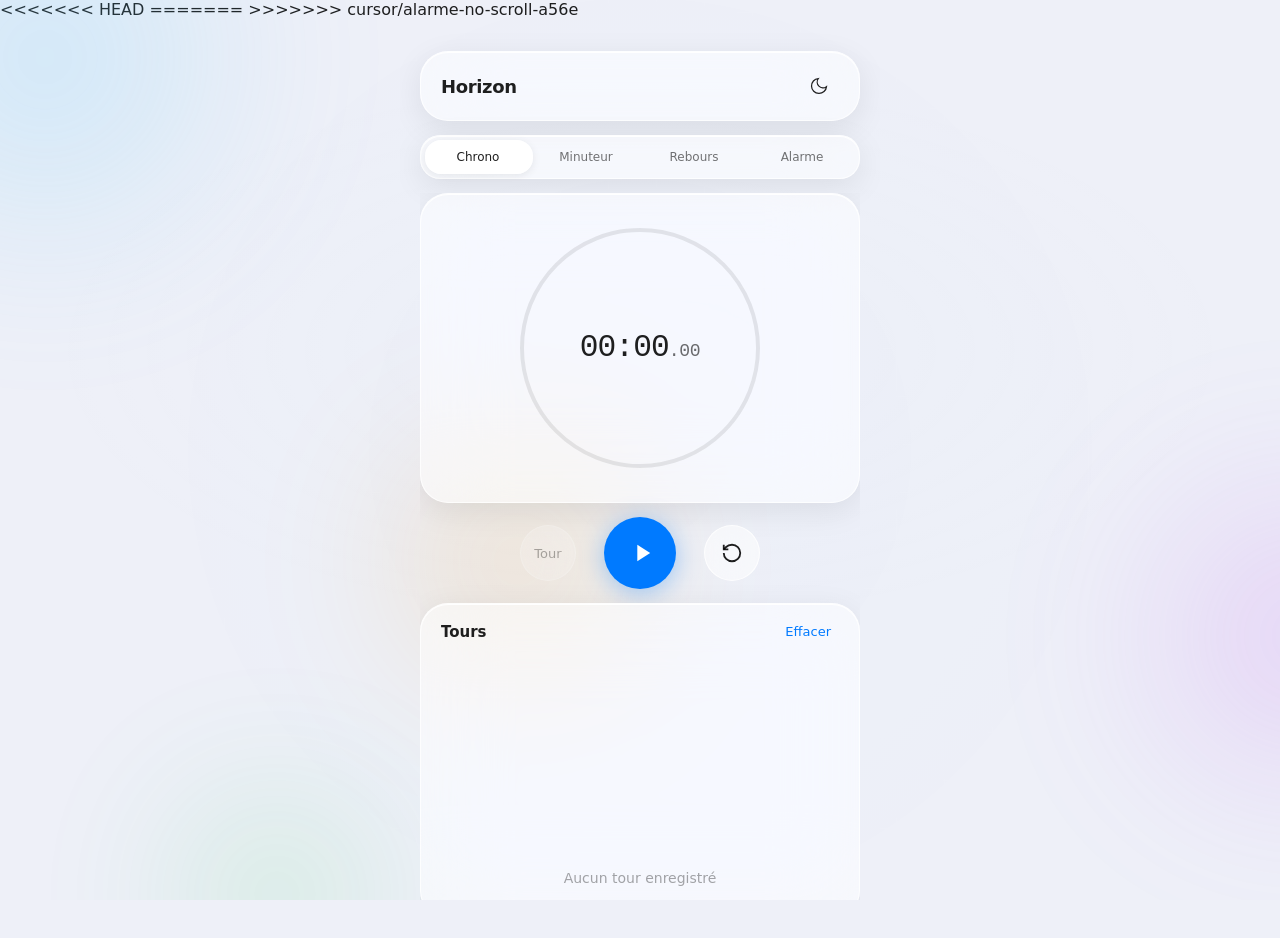
==== index.html @ 94f9137f "Merge branch 'cursor/alarme-no-scroll-a56e' — alarmes et fix scroll Co-authored-by: jec-tech-papp <j" ====
<!DOCTYPE html>
<html lang="fr">
<head>
  <meta charset="UTF-8">
  <meta name="viewport" content="width=device-width, initial-scale=1, viewport-fit=cover">
  <meta name="theme-color" content="#0a0a12">
  <meta name="description" content="Minuteur, chrono et compte à rebours — style liquid glass">
  <meta http-equiv="Cache-Control" content="no-cache, no-store, must-revalidate">
  <link rel="icon" href="data:image/svg+xml,<svg xmlns='http://www.w3.org/2000/svg' viewBox='0 0 100 100'><text y='.9em' font-size='90'>⏱</text></svg>">
  <title>Horizon — Minuteur</title>
<<<<<<< HEAD
  <link rel="stylesheet" href="css/app.css?v=2">
=======
  <link rel="stylesheet" href="css/app.css?v=3">
>>>>>>> cursor/alarme-no-scroll-a56e
</head>
<body>
  <div class="ambient" aria-hidden="true">
    <div class="parallax-grid"></div>
    <div class="orb-layer" data-depth="28">
      <div class="orb orb-1"></div>
    </div>
    <div class="orb-layer" data-depth="-18">
      <div class="orb orb-2"></div>
    </div>
    <div class="orb-layer" data-depth="14">
      <div class="orb orb-3"></div>
    </div>
    <div class="orb-layer" data-depth="-10">
      <div class="orb orb-4"></div>
    </div>
    <div class="shimmer-layer" data-depth="6"></div>
  </div>

  <main class="app parallax-content" data-depth="-4" role="application">
    <header class="header glass float-in" style="--delay:0">
      <h1 class="logo">Horizon</h1>
      <button type="button" class="icon-btn" id="themeToggle" aria-label="Changer le thème">
        <svg class="icon-sun" viewBox="0 0 24 24" fill="none" stroke="currentColor" stroke-width="1.5" aria-hidden="true">
          <circle cx="12" cy="12" r="4"/>
          <path d="M12 2v2M12 20v2M4.93 4.93l1.41 1.41M17.66 17.66l1.41 1.41M2 12h2M20 12h2M4.93 19.07l1.41-1.41M17.66 6.34l1.41-1.41"/>
        </svg>
        <svg class="icon-moon" viewBox="0 0 24 24" fill="none" stroke="currentColor" stroke-width="1.5" aria-hidden="true">
          <path d="M21 12.79A9 9 0 1 1 11.21 3 7 7 0 0 0 21 12.79z"/>
        </svg>
      </button>
    </header>

    <nav class="mode-nav glass float-in" style="--delay:1" role="tablist" aria-label="Modes du minuteur">
      <button type="button" class="mode-btn active" role="tab" aria-selected="true" aria-controls="panel-chrono" id="tab-chrono" data-mode="chrono">
        Chrono
      </button>
      <button type="button" class="mode-btn" role="tab" aria-selected="false" aria-controls="panel-minuteur" id="tab-minuteur" data-mode="minuteur">
        Minuteur
      </button>
      <button type="button" class="mode-btn" role="tab" aria-selected="false" aria-controls="panel-countdown" id="tab-countdown" data-mode="countdown">
        Rebours
      </button>
      <button type="button" class="mode-btn" role="tab" aria-selected="false" aria-controls="panel-alarme" id="tab-alarme" data-mode="alarme">
        Alarme
      </button>
      <span class="mode-indicator" aria-hidden="true"></span>
    </nav>

    <!-- CHRONO -->
    <section class="panel active" id="panel-chrono" role="tabpanel" aria-labelledby="tab-chrono">
      <div class="display glass" data-tilt="5">
        <div class="ring-container" id="chronoRingContainer">
          <svg class="progress-ring" viewBox="0 0 260 260" aria-hidden="true">
            <circle class="ring-bg" cx="130" cy="130" r="118"/>
            <circle class="ring-fill chrono-ring" cx="130" cy="130" r="118"/>
          </svg>
          <div class="time-display chrono-display" id="chronoDisplay" aria-live="polite">
            <span class="time-main">00:00</span><span class="time-ms">.00</span>
          </div>
        </div>
      </div>

      <div class="controls">
        <button type="button" class="control-btn secondary" id="chronoLap" disabled aria-label="Marquer un tour">
          <span>Tour</span>
        </button>
        <button type="button" class="control-btn primary" id="chronoStart" aria-label="Démarrer le chrono">
          <svg viewBox="0 0 24 24" fill="currentColor" aria-hidden="true"><path d="M8 5v14l11-7z"/></svg>
        </button>
        <button type="button" class="control-btn secondary" id="chronoReset" aria-label="Réinitialiser le chrono">
          <svg viewBox="0 0 24 24" fill="none" stroke="currentColor" stroke-width="2" aria-hidden="true">
            <path d="M3 12a9 9 0 1 0 9-9 9.75 9.75 0 0 0-6.74 2.74L3 8"/>
            <path d="M3 3v5h5"/>
          </svg>
        </button>
      </div>

      <div class="laps glass" id="lapsPanel">
        <div class="laps-header">
          <h2>Tours</h2>
          <button type="button" class="text-btn" id="clearLaps" aria-label="Effacer tous les tours">Effacer</button>
        </div>
        <ul class="laps-list" id="lapsList" aria-label="Liste des temps au tour"></ul>
        <p class="empty-state" id="lapsEmpty">Aucun tour enregistré</p>
      </div>
    </section>

    <!-- MINUTEUR -->
    <section class="panel" id="panel-minuteur" role="tabpanel" aria-labelledby="tab-minuteur" hidden>
      <div class="display glass" data-tilt="5">
        <div class="ring-container" id="minuteurRingContainer">
          <svg class="progress-ring" viewBox="0 0 260 260" aria-hidden="true">
            <circle class="ring-bg" cx="130" cy="130" r="118"/>
            <circle class="ring-fill minuteur-ring" cx="130" cy="130" r="118"/>
          </svg>
          <div class="time-display" id="minuteurDisplay" aria-live="polite">05:00</div>
        </div>
      </div>

      <div class="time-picker" id="minuteurPicker">
        <div class="picker-col">
          <button type="button" class="picker-btn" data-target="minuteur-h" data-dir="1" aria-label="Augmenter les heures">▲</button>
          <input type="text" inputmode="numeric" class="picker-value" id="minuteur-h" value="00" maxlength="2" aria-label="Heures">
          <button type="button" class="picker-btn" data-target="minuteur-h" data-dir="-1" aria-label="Diminuer les heures">▼</button>
          <span class="picker-label">h</span>
        </div>
        <span class="picker-sep">:</span>
        <div class="picker-col">
          <button type="button" class="picker-btn" data-target="minuteur-m" data-dir="1" aria-label="Augmenter les minutes">▲</button>
          <input type="text" inputmode="numeric" class="picker-value" id="minuteur-m" value="05" maxlength="2" aria-label="Minutes">
          <button type="button" class="picker-btn" data-target="minuteur-m" data-dir="-1" aria-label="Diminuer les minutes">▼</button>
          <span class="picker-label">min</span>
        </div>
        <span class="picker-sep">:</span>
        <div class="picker-col">
          <button type="button" class="picker-btn" data-target="minuteur-s" data-dir="1" aria-label="Augmenter les secondes">▲</button>
          <input type="text" inputmode="numeric" class="picker-value" id="minuteur-s" value="00" maxlength="2" aria-label="Secondes">
          <button type="button" class="picker-btn" data-target="minuteur-s" data-dir="-1" aria-label="Diminuer les secondes">▼</button>
          <span class="picker-label">sec</span>
        </div>
      </div>

      <div class="presets" role="group" aria-label="Durées rapides">
        <button type="button" class="preset-btn" data-seconds="60">1 min</button>
        <button type="button" class="preset-btn" data-seconds="180">3 min</button>
        <button type="button" class="preset-btn active" data-seconds="300">5 min</button>
        <button type="button" class="preset-btn" data-seconds="600">10 min</button>
        <button type="button" class="preset-btn" data-seconds="900">15 min</button>
        <button type="button" class="preset-btn" data-seconds="1800">30 min</button>
      </div>

      <div class="controls">
        <button type="button" class="control-btn secondary" id="minuteurCancel" aria-label="Annuler le minuteur">
          <span>Annuler</span>
        </button>
        <button type="button" class="control-btn primary" id="minuteurStart" aria-label="Démarrer le minuteur">
          <svg viewBox="0 0 24 24" fill="currentColor" aria-hidden="true"><path d="M8 5v14l11-7z"/></svg>
        </button>
        <button type="button" class="control-btn secondary" id="minuteurReset" aria-label="Réinitialiser le minuteur">
          <svg viewBox="0 0 24 24" fill="none" stroke="currentColor" stroke-width="2" aria-hidden="true">
            <path d="M3 12a9 9 0 1 0 9-9 9.75 9.75 0 0 0-6.74 2.74L3 8"/>
            <path d="M3 3v5h5"/>
          </svg>
        </button>
      </div>
    </section>

    <!-- COMPTE À REBOURS -->
    <section class="panel" id="panel-countdown" role="tabpanel" aria-labelledby="tab-countdown" hidden>
      <div class="display glass" data-tilt="5">
        <div class="ring-container" id="countdownRingContainer">
          <svg class="progress-ring" viewBox="0 0 260 260" aria-hidden="true">
            <circle class="ring-bg" cx="130" cy="130" r="118"/>
            <circle class="ring-fill countdown-ring" cx="130" cy="130" r="118"/>
          </svg>
          <div class="time-display large" id="countdownDisplay" aria-live="polite">00:00:00</div>
          <div class="countdown-label" id="countdownLabel">Prêt</div>
        </div>
      </div>

      <div class="time-picker" id="countdownPicker">
        <div class="picker-col">
          <button type="button" class="picker-btn" data-target="countdown-h" data-dir="1" aria-label="Augmenter les heures">▲</button>
          <input type="text" inputmode="numeric" class="picker-value" id="countdown-h" value="00" maxlength="2" aria-label="Heures">
          <button type="button" class="picker-btn" data-target="countdown-h" data-dir="-1" aria-label="Diminuer les heures">▼</button>
          <span class="picker-label">h</span>
        </div>
        <span class="picker-sep">:</span>
        <div class="picker-col">
          <button type="button" class="picker-btn" data-target="countdown-m" data-dir="1" aria-label="Augmenter les minutes">▲</button>
          <input type="text" inputmode="numeric" class="picker-value" id="countdown-m" value="05" maxlength="2" aria-label="Minutes">
          <button type="button" class="picker-btn" data-target="countdown-m" data-dir="-1" aria-label="Diminuer les minutes">▼</button>
          <span class="picker-label">min</span>
        </div>
        <span class="picker-sep">:</span>
        <div class="picker-col">
          <button type="button" class="picker-btn" data-target="countdown-s" data-dir="1" aria-label="Augmenter les secondes">▲</button>
          <input type="text" inputmode="numeric" class="picker-value" id="countdown-s" value="00" maxlength="2" aria-label="Secondes">
          <button type="button" class="picker-btn" data-target="countdown-s" data-dir="-1" aria-label="Diminuer les secondes">▼</button>
          <span class="picker-label">sec</span>
        </div>
      </div>

      <div class="controls">
        <button type="button" class="control-btn secondary" id="countdownCancel" aria-label="Annuler le compte à rebours">
          <span>Annuler</span>
        </button>
        <button type="button" class="control-btn primary" id="countdownStart" aria-label="Démarrer le compte à rebours">
          <svg viewBox="0 0 24 24" fill="currentColor" aria-hidden="true"><path d="M8 5v14l11-7z"/></svg>
        </button>
        <button type="button" class="control-btn secondary" id="countdownReset" aria-label="Réinitialiser le compte à rebours">
          <svg viewBox="0 0 24 24" fill="none" stroke="currentColor" stroke-width="2" aria-hidden="true">
            <path d="M3 12a9 9 0 1 0 9-9 9.75 9.75 0 0 0-6.74 2.74L3 8"/>
            <path d="M3 3v5h5"/>
          </svg>
        </button>
      </div>
    </section>

    <!-- ALARME -->
    <section class="panel" id="panel-alarme" role="tabpanel" aria-labelledby="tab-alarme" hidden>
      <div class="display glass alarm-display" data-tilt="4">
        <div class="alarm-clock-wrap">
          <div class="time-display alarm-clock" id="alarmClockDisplay" aria-live="polite">00:00:00</div>
          <div class="alarm-next">
            <span class="alarm-next-label">Prochaine</span>
            <span class="alarm-next-time" id="alarmNextDisplay">--:--</span>
            <span class="alarm-next-title" id="alarmNextLabel">Aucune alarme active</span>
          </div>
        </div>
      </div>

      <div class="notif-banner glass" id="notifBanner" hidden>
        <p>Activez les notifications pour recevoir une alerte sur le bureau.</p>
        <button type="button" class="text-btn" id="notifEnable">Autoriser</button>
      </div>

      <form class="alarm-form glass" id="alarmForm" onsubmit="return false">
        <h2 class="form-title">Nouvelle alarme</h2>
        <label class="field">
          <span class="field-label">Titre</span>
          <input type="text" class="field-input" id="alarmTitle" placeholder="Réveil, médicament…" maxlength="40" autocomplete="off">
        </label>
        <div class="field-row">
          <label class="field">
            <span class="field-label">Heure</span>
            <input type="time" class="field-input" id="alarmTime" value="07:00" required>
          </label>
          <label class="field field-check">
            <input type="checkbox" id="alarmRepeat" checked>
            <span class="check-label">Tous les jours</span>
          </label>
        </div>
        <button type="button" class="add-alarm-btn" id="alarmAdd">
          <svg viewBox="0 0 24 24" fill="none" stroke="currentColor" stroke-width="2" aria-hidden="true"><path d="M12 5v14M5 12h14"/></svg>
          Ajouter l'alarme
        </button>
      </form>

      <div class="alarms-panel glass">
        <div class="laps-header">
          <h2>Mes alarmes</h2>
        </div>
        <ul class="alarms-list" id="alarmsList" aria-label="Liste des alarmes"></ul>
        <p class="empty-state" id="alarmsEmpty">Aucune alarme programmée</p>
      </div>
    </section>
  </main>

  <div class="toast glass" id="toast" role="status" aria-live="assertive" hidden></div>

<<<<<<< HEAD
  <script type="module" src="js/app.js?v=2"></script>
=======
  <script type="module" src="js/app.js?v=3"></script>
>>>>>>> cursor/alarme-no-scroll-a56e
</body>
</html>
---- css/app.css ----
/* ── Design tokens ── */
:root {
  color-scheme: dark;

  --px: 0;
  --py: 0;

  --bg-base: #07070f;
  --bg-elevated: rgba(255, 255, 255, 0.04);
  --glass-bg: rgba(255, 255, 255, 0.06);
  --glass-border: rgba(255, 255, 255, 0.12);
  --glass-highlight: rgba(255, 255, 255, 0.18);
  --glass-shadow: rgba(0, 0, 0, 0.35);

  --text-primary: rgba(255, 255, 255, 0.95);
  --text-secondary: rgba(255, 255, 255, 0.55);
  --text-tertiary: rgba(255, 255, 255, 0.35);

  --accent: #5ac8fa;
  --accent-glow: rgba(90, 200, 250, 0.45);
  --accent-warm: #ff9f0a;
  --accent-success: #30d158;
  --accent-danger: #ff453a;

  --ring-circumference: 741.15;
  --blur: 40px;
  --radius-sm: 12px;
  --radius-md: 20px;
  --radius-lg: 28px;
  --radius-full: 9999px;

  --font: -apple-system, BlinkMacSystemFont, "SF Pro Display", "SF Pro Text", "Segoe UI", system-ui, sans-serif;
  --font-mono: "SF Mono", ui-monospace, "Cascadia Code", monospace;

  --spring: cubic-bezier(0.34, 1.56, 0.64, 1);
  --ease-out: cubic-bezier(0.22, 1, 0.36, 1);
}

[data-theme="light"] {
  color-scheme: light;

  --bg-base: #eef0f8;
  --bg-elevated: rgba(255, 255, 255, 0.55);
  --glass-bg: rgba(255, 255, 255, 0.55);
  --glass-border: rgba(255, 255, 255, 0.75);
  --glass-highlight: rgba(255, 255, 255, 0.95);
  --glass-shadow: rgba(0, 0, 0, 0.08);

  --text-primary: rgba(0, 0, 0, 0.88);
  --text-secondary: rgba(0, 0, 0, 0.55);
  --text-tertiary: rgba(0, 0, 0, 0.35);

  --accent: #007aff;
  --accent-glow: rgba(0, 122, 255, 0.35);
}

/* ── Reset & base ── */
*, *::before, *::after {
  box-sizing: border-box;
  margin: 0;
  padding: 0;
}

html {
  font-size: 16px;
  -webkit-text-size-adjust: 100%;
  overflow: hidden;
  height: 100%;
}

body {
  font-family: var(--font);
  background: var(--bg-base);
  color: var(--text-primary);
  height: 100dvh;
  width: 100%;
  overflow: hidden;
  overscroll-behavior: none;
  position: fixed;
  inset: 0;
  -webkit-font-smoothing: antialiased;
}

button, input {
  font: inherit;
  color: inherit;
  border: none;
  background: none;
  cursor: pointer;
}

button:focus-visible,
input:focus-visible {
  outline: 2px solid var(--accent);
  outline-offset: 3px;
}

/* ── Ambient background & parallax ── */
.ambient {
  position: fixed;
  inset: 0;
  z-index: 0;
  overflow: hidden;
  pointer-events: none;
}

.parallax-grid {
  position: absolute;
  inset: -20%;
  background-image:
    radial-gradient(circle at 50% 50%, rgba(90, 200, 250, 0.04) 0%, transparent 55%),
    linear-gradient(rgba(255, 255, 255, 0.025) 1px, transparent 1px),
    linear-gradient(90deg, rgba(255, 255, 255, 0.025) 1px, transparent 1px);
  background-size: 100% 100%, 48px 48px, 48px 48px;
  transform: translate3d(calc(var(--px) * -12px), calc(var(--py) * -8px), 0);
  opacity: 0.6;
}

[data-theme="light"] .parallax-grid { opacity: 0.35; }

.orb-layer,
.shimmer-layer {
  position: absolute;
  inset: -5%;
  will-change: transform;
}

.shimmer-layer {
  background: radial-gradient(
    ellipse 60% 40% at calc(50% + var(--px) * 8%) calc(40% + var(--py) * 6%),
    rgba(255, 255, 255, 0.06) 0%,
    transparent 70%
  );
}

.orb {
  position: absolute;
  border-radius: 50%;
  filter: blur(80px);
  opacity: 0.55;
  animation: float 18s ease-in-out infinite;
}

.orb-1 {
  width: 55vw;
  height: 55vw;
  max-width: 500px;
  max-height: 500px;
  background: radial-gradient(circle, #5ac8fa 0%, transparent 70%);
  top: -15%;
  left: -10%;
}

.orb-2 {
  width: 45vw;
  height: 45vw;
  max-width: 420px;
  max-height: 420px;
  background: radial-gradient(circle, #bf5af2 0%, transparent 70%);
  bottom: 10%;
  right: -12%;
  animation-delay: -6s;
}

.orb-3 {
  width: 35vw;
  height: 35vw;
  max-width: 320px;
  max-height: 320px;
  background: radial-gradient(circle, #ff9f0a 0%, transparent 70%);
  top: 45%;
  left: 30%;
  animation-delay: -12s;
  opacity: 0.35;
}

.orb-4 {
  width: 28vw;
  height: 28vw;
  max-width: 260px;
  max-height: 260px;
  background: radial-gradient(circle, #30d158 0%, transparent 70%);
  bottom: -8%;
  left: 15%;
  animation-delay: -9s;
  opacity: 0.25;
}

[data-theme="light"] .orb { opacity: 0.25; }

.parallax-content {
  will-change: transform;
  transition: transform 0.1s linear;
}

@keyframes float {
  0%, 100% { transform: translate(0, 0) scale(1); }
  33% { transform: translate(4%, -3%) scale(1.05); }
  66% { transform: translate(-3%, 4%) scale(0.97); }
}

/* ── Glass utility ── */
.glass {
  background: var(--glass-bg);
  backdrop-filter: blur(var(--blur)) saturate(180%);
  -webkit-backdrop-filter: blur(var(--blur)) saturate(180%);
  border: 1px solid var(--glass-border);
  box-shadow:
    inset 0 1px 0 var(--glass-highlight),
    0 8px 32px var(--glass-shadow);
  transition: box-shadow 0.35s var(--ease-out), transform 0.35s var(--ease-out);
}

.display.glass {
  transform-style: preserve-3d;
  transition: transform 0.12s ease-out, box-shadow 0.35s var(--ease-out);
}

.display.glass:hover {
  box-shadow:
    inset 0 1px 0 var(--glass-highlight),
    0 12px 40px var(--glass-shadow),
    0 0 0 1px rgba(255, 255, 255, 0.04);
}

/* ── Layout ── */
.app {
  position: relative;
  z-index: 1;
  max-width: 480px;
  margin: 0 auto;
  padding: env(safe-area-inset-top, 12px) 20px env(safe-area-inset-bottom, 16px);
  display: flex;
  flex-direction: column;
  gap: 14px;
  height: 100dvh;
  max-height: 100dvh;
  overflow: hidden;
}

.header {
  display: flex;
  align-items: center;
  justify-content: space-between;
  padding: 14px 20px;
  border-radius: var(--radius-lg);
}

.logo {
  font-size: 1.125rem;
  font-weight: 600;
  letter-spacing: -0.02em;
}

.icon-btn {
  width: 40px;
  height: 40px;
  border-radius: var(--radius-full);
  display: grid;
  place-items: center;
  transition: background 0.2s var(--ease-out), transform 0.2s var(--spring);
}

.icon-btn:active { transform: scale(0.92); }
.icon-btn svg { width: 20px; height: 20px; }

[data-theme="dark"] .icon-sun { display: block; }
[data-theme="dark"] .icon-moon { display: none; }
[data-theme="light"] .icon-sun { display: none; }
[data-theme="light"] .icon-moon { display: block; }

/* ── Mode navigation (segmented control) ── */
.mode-nav {
  position: relative;
  display: flex;
  padding: 4px;
  border-radius: var(--radius-md);
  gap: 2px;
}

.mode-btn {
  flex: 1;
  padding: 10px 4px;
  font-size: 0.6875rem;
  font-weight: 500;
  color: var(--text-secondary);
  border-radius: calc(var(--radius-md) - 4px);
  transition: color 0.25s var(--ease-out);
  position: relative;
  z-index: 1;
  white-space: nowrap;
}

@media (min-width: 390px) {
  .mode-btn { font-size: 0.75rem; padding: 10px 6px; }
}

.mode-btn.active {
  color: var(--text-primary);
}

.mode-btn.mode-pop {
  animation: modePop 0.35s var(--spring);
}

@keyframes modePop {
  0% { transform: scale(1); }
  45% { transform: scale(1.06); }
  100% { transform: scale(1); }
}

.mode-indicator {
  position: absolute;
  top: 4px;
  left: 4px;
  height: calc(100% - 8px);
  width: calc(25% - 2px);
  background: var(--glass-highlight);
  border-radius: calc(var(--radius-md) - 4px);
  box-shadow: 0 2px 8px var(--glass-shadow);
  transition: transform 0.35s var(--spring);
  pointer-events: none;
}

.mode-nav[data-active="1"] .mode-indicator { transform: translateX(calc(100% + 2px)); }
.mode-nav[data-active="2"] .mode-indicator { transform: translateX(calc(200% + 4px)); }
.mode-nav[data-active="3"] .mode-indicator { transform: translateX(calc(300% + 6px)); }

/* ── Panels ── */
.panel {
  display: none;
  flex-direction: column;
  gap: 14px;
  flex: 1;
  min-height: 0;
  overflow: hidden;
  animation: fadeIn 0.4s var(--ease-out);
}

.panel.active {
  display: flex;
}

@keyframes fadeIn {
  from { opacity: 0; transform: translateY(8px); }
  to { opacity: 1; transform: translateY(0); }
}

.float-in {
  animation: floatIn 0.65s var(--ease-out) backwards;
  animation-delay: calc(var(--delay, 0) * 0.08s);
}

@keyframes floatIn {
  from { opacity: 0; transform: translateY(16px); }
  to { opacity: 1; transform: translateY(0); }
}

/* ── Time display ── */
.display {
  border-radius: var(--radius-lg);
  padding: 24px 20px;
  display: flex;
  justify-content: center;
  flex-shrink: 0;
}

.ring-container {
  position: relative;
  width: min(260px, 72vw);
  aspect-ratio: 1;
  display: grid;
  place-items: center;
}

.progress-ring {
  position: absolute;
  inset: 0;
  width: 100%;
  height: 100%;
  transform: rotate(-90deg);
}

.ring-bg {
  fill: none;
  stroke: var(--text-tertiary);
  stroke-width: 4;
  opacity: 0.25;
}

.ring-fill {
  fill: none;
  stroke: var(--accent);
  stroke-width: 4;
  stroke-linecap: round;
  stroke-dasharray: var(--ring-circumference);
  stroke-dashoffset: var(--ring-circumference);
  transition: stroke-dashoffset 0.3s linear, stroke 0.3s;
  filter: drop-shadow(0 0 6px var(--accent-glow));
}

.ring-fill.warning { stroke: var(--accent-warm); filter: drop-shadow(0 0 6px rgba(255, 159, 10, 0.4)); }
.ring-fill.danger { stroke: var(--accent-danger); filter: drop-shadow(0 0 8px rgba(255, 69, 58, 0.5)); }
.ring-fill.success { stroke: var(--accent-success); filter: drop-shadow(0 0 8px rgba(48, 209, 88, 0.5)); }

.time-display {
  font-family: var(--font-mono);
  font-size: clamp(2.5rem, 10vw, 3.25rem);
  font-weight: 300;
  letter-spacing: -0.04em;
  font-variant-numeric: tabular-nums;
  text-align: center;
  line-height: 1;
}

/* Chrono — texte compact dans le cercle */
.time-display.chrono-display {
  font-size: clamp(1.5rem, 6vw, 1.95rem);
  display: flex;
  align-items: baseline;
  justify-content: center;
  gap: 0;
}

.chrono-display .time-main {
  font-weight: 400;
  letter-spacing: -0.03em;
}

.chrono-display .time-ms {
  font-size: 0.58em;
  font-weight: 300;
  opacity: 0.65;
  letter-spacing: -0.02em;
  min-width: 1.6em;
}

.chrono-display.tick .time-ms {
  animation: msTick 0.12s var(--ease-out);
}

@keyframes msTick {
  0% { opacity: 0.4; transform: translateY(1px); }
  100% { opacity: 0.65; transform: translateY(0); }
}

.time-display.large {
  font-size: clamp(1.75rem, 7vw, 2.35rem);
}

.ring-container.is-running {
  animation: ringBreathe 2.4s ease-in-out infinite;
}

.ring-container.is-running .ring-fill {
  filter: drop-shadow(0 0 10px var(--accent-glow));
}

@keyframes ringBreathe {
  0%, 100% { transform: scale(1); }
  50% { transform: scale(1.015); }
}

.countdown-label {
  position: absolute;
  bottom: 28%;
  font-size: 0.8125rem;
  font-weight: 500;
  color: var(--text-secondary);
  letter-spacing: 0.06em;
  text-transform: uppercase;
}

/* ── Controls ── */
.controls {
  display: flex;
  align-items: center;
  justify-content: center;
  gap: 28px;
}

.control-btn {
  display: grid;
  place-items: center;
  border-radius: var(--radius-full);
  transition: transform 0.2s var(--spring), opacity 0.2s, background 0.2s, box-shadow 0.3s;
  -webkit-tap-highlight-color: transparent;
  position: relative;
  overflow: hidden;
}

.control-btn:active:not(:disabled) { transform: scale(0.92); }
.control-btn:disabled { opacity: 0.35; cursor: not-allowed; }

.control-btn.primary {
  width: 72px;
  height: 72px;
  background: var(--accent);
  color: #fff;
  box-shadow: 0 4px 24px var(--accent-glow);
}

.control-btn.primary svg { width: 28px; height: 28px; margin-left: 3px; }

.control-btn.primary.running {
  background: var(--accent-warm);
  box-shadow: 0 4px 24px rgba(255, 159, 10, 0.4);
  animation: btnGlow 2s ease-in-out infinite;
}

@keyframes btnGlow {
  0%, 100% { box-shadow: 0 4px 20px rgba(255, 159, 10, 0.35); }
  50% { box-shadow: 0 4px 32px rgba(255, 159, 10, 0.55); }
}

.ripple {
  position: absolute;
  border-radius: 50%;
  background: rgba(255, 255, 255, 0.35);
  transform: scale(0);
  animation: rippleOut 0.55s var(--ease-out) forwards;
  pointer-events: none;
}

@keyframes rippleOut {
  to { transform: scale(2.5); opacity: 0; }
}

.control-btn.secondary {
  width: 56px;
  height: 56px;
  background: var(--glass-bg);
  backdrop-filter: blur(20px);
  border: 1px solid var(--glass-border);
  color: var(--text-primary);
  font-size: 0.8125rem;
  font-weight: 500;
}

.control-btn.secondary svg { width: 22px; height: 22px; }

.control-btn.hidden-slot {
  visibility: hidden;
  pointer-events: none;
}

.control-btn.primary .icon-pause {
  display: none;
  margin-left: 0;
}

.control-btn.primary.running .icon-play { display: none; }
.control-btn.primary.running .icon-pause { display: block; }

/* ── Time picker ── */
.time-picker {
  display: flex;
  align-items: center;
  justify-content: center;
  gap: 6px;
  padding: 8px 0;
}

.time-picker.hidden { display: none; }

.picker-col {
  display: flex;
  flex-direction: column;
  align-items: center;
  gap: 4px;
}

.picker-btn {
  width: 44px;
  height: 32px;
  border-radius: var(--radius-sm);
  color: var(--text-secondary);
  font-size: 0.625rem;
  transition: background 0.15s, color 0.15s, transform 0.15s var(--spring);
}

.picker-btn:hover { background: var(--glass-bg); color: var(--text-primary); }
.picker-btn:active { transform: scale(0.9); }

.picker-value {
  width: 56px;
  height: 52px;
  text-align: center;
  font-family: var(--font-mono);
  font-size: 1.75rem;
  font-weight: 400;
  background: var(--glass-bg);
  border: 1px solid var(--glass-border);
  border-radius: var(--radius-sm);
  font-variant-numeric: tabular-nums;
}

.picker-label {
  font-size: 0.6875rem;
  color: var(--text-tertiary);
  font-weight: 500;
  text-transform: uppercase;
  letter-spacing: 0.05em;
}

.picker-sep {
  font-family: var(--font-mono);
  font-size: 1.75rem;
  color: var(--text-tertiary);
  padding-bottom: 20px;
}

/* ── Presets ── */
.presets {
  display: flex;
  flex-wrap: wrap;
  gap: 8px;
  justify-content: center;
}

.presets.hidden { display: none; }

.preset-btn {
  padding: 8px 14px;
  border-radius: var(--radius-full);
  font-size: 0.8125rem;
  font-weight: 500;
  color: var(--text-secondary);
  background: var(--glass-bg);
  border: 1px solid var(--glass-border);
  transition: all 0.2s var(--ease-out);
}

.preset-btn:hover { color: var(--text-primary); border-color: var(--glass-highlight); }
.preset-btn.active {
  color: var(--accent);
  border-color: var(--accent);
  background: rgba(90, 200, 250, 0.1);
}

[data-theme="light"] .preset-btn.active {
  background: rgba(0, 122, 255, 0.08);
}

/* ── Laps ── */
.laps {
  border-radius: var(--radius-lg);
  padding: 16px 20px;
  flex: 1;
  min-height: 0;
  display: flex;
  flex-direction: column;
}

.laps-header {
  display: flex;
  justify-content: space-between;
  align-items: center;
  margin-bottom: 12px;
}

.laps-header h2 {
  font-size: 0.9375rem;
  font-weight: 600;
}

.text-btn {
  font-size: 0.8125rem;
  font-weight: 500;
  color: var(--accent);
  padding: 4px 8px;
  border-radius: var(--radius-sm);
  transition: opacity 0.2s;
}

.text-btn:hover { opacity: 0.75; }

.laps-list {
  list-style: none;
  overflow-y: auto;
  flex: 1;
  scrollbar-width: thin;
  scrollbar-color: var(--text-tertiary) transparent;
}

.lap-item {
  display: grid;
  grid-template-columns: auto 1fr auto auto;
  gap: 12px;
  align-items: center;
  padding: 10px 0;
  border-bottom: 1px solid var(--glass-border);
  animation: slideIn 0.3s var(--ease-out);
}

.lap-item:last-child { border-bottom: none; }

@keyframes slideIn {
  from { opacity: 0; transform: translateX(-12px); }
  to { opacity: 1; transform: translateX(0); }
}

.lap-number {
  font-size: 0.8125rem;
  font-weight: 600;
  color: var(--text-tertiary);
  min-width: 28px;
}

.lap-bar {
  height: 3px;
  border-radius: 2px;
  background: var(--accent);
  opacity: 0.6;
  min-width: 20px;
}

.lap-delta {
  font-family: var(--font-mono);
  font-size: 0.8125rem;
  color: var(--text-secondary);
  font-variant-numeric: tabular-nums;
}

.lap-total {
  font-family: var(--font-mono);
  font-size: 0.9375rem;
  font-weight: 500;
  font-variant-numeric: tabular-nums;
}

.lap-item.best .lap-total { color: var(--accent-success); }
.lap-item.worst .lap-total { color: var(--accent-danger); }

.empty-state {
  text-align: center;
  color: var(--text-tertiary);
  font-size: 0.875rem;
  padding: 16px 0;
}

.laps-list:not(:empty) + .empty-state { display: none; }

/* ── Alarmes ── */
.alarm-display {
  padding: 20px;
}

.alarm-clock-wrap {
  text-align: center;
  width: 100%;
}

.alarm-clock {
  font-size: clamp(2rem, 9vw, 2.75rem);
  margin-bottom: 12px;
}

.alarm-next {
  display: flex;
  flex-direction: column;
  gap: 2px;
}

.alarm-next-label {
  font-size: 0.6875rem;
  text-transform: uppercase;
  letter-spacing: 0.08em;
  color: var(--text-tertiary);
}

.alarm-next-time {
  font-family: var(--font-mono);
  font-size: 1.25rem;
  color: var(--accent);
  font-variant-numeric: tabular-nums;
}

.alarm-next-title {
  font-size: 0.8125rem;
  color: var(--text-secondary);
}

.notif-banner {
  display: flex;
  align-items: center;
  justify-content: space-between;
  gap: 12px;
  padding: 12px 16px;
  border-radius: var(--radius-md);
  flex-shrink: 0;
}

.notif-banner p {
  font-size: 0.8125rem;
  color: var(--text-secondary);
  line-height: 1.4;
}

.alarm-form {
  padding: 16px 18px;
  border-radius: var(--radius-lg);
  display: flex;
  flex-direction: column;
  gap: 12px;
  flex-shrink: 0;
}

.form-title {
  font-size: 0.9375rem;
  font-weight: 600;
}

.field {
  display: flex;
  flex-direction: column;
  gap: 6px;
}

.field-row {
  display: flex;
  gap: 12px;
  align-items: flex-end;
}

.field-label {
  font-size: 0.6875rem;
  text-transform: uppercase;
  letter-spacing: 0.06em;
  color: var(--text-tertiary);
  font-weight: 500;
}

.field-input {
  padding: 10px 12px;
  border-radius: var(--radius-sm);
  background: var(--glass-bg);
  border: 1px solid var(--glass-border);
  font-size: 0.9375rem;
  transition: border-color 0.2s;
}

.field-input:focus {
  border-color: var(--accent);
  outline: none;
}

.field-check {
  flex-direction: row;
  align-items: center;
  gap: 8px;
  padding-bottom: 10px;
  cursor: pointer;
}

.field-check input {
  width: 18px;
  height: 18px;
  accent-color: var(--accent);
  cursor: pointer;
}

.check-label {
  font-size: 0.8125rem;
  color: var(--text-secondary);
}

.add-alarm-btn {
  display: flex;
  align-items: center;
  justify-content: center;
  gap: 8px;
  padding: 12px;
  border-radius: var(--radius-md);
  background: var(--accent);
  color: #fff;
  font-weight: 600;
  font-size: 0.875rem;
  transition: transform 0.2s var(--spring), box-shadow 0.2s;
  box-shadow: 0 4px 16px var(--accent-glow);
}

.add-alarm-btn svg { width: 18px; height: 18px; }
.add-alarm-btn:active { transform: scale(0.97); }

.alarms-panel {
  border-radius: var(--radius-lg);
  padding: 16px 18px;
  flex: 1;
  min-height: 0;
  display: flex;
  flex-direction: column;
}

.alarms-list {
  list-style: none;
  overflow-y: auto;
  flex: 1;
  scrollbar-width: thin;
  scrollbar-color: var(--text-tertiary) transparent;
}

.alarm-item {
  display: grid;
  grid-template-columns: auto 1fr auto auto;
  gap: 10px;
  align-items: center;
  padding: 12px 0;
  border-bottom: 1px solid var(--glass-border);
  animation: slideIn 0.3s var(--ease-out);
}

.alarm-item:last-child { border-bottom: none; }
.alarm-item.disabled { opacity: 0.45; }

.alarm-toggle {
  width: 44px;
  height: 26px;
  border-radius: var(--radius-full);
  background: var(--text-tertiary);
  position: relative;
  transition: background 0.25s var(--ease-out);
  flex-shrink: 0;
}

.alarm-toggle.on {
  background: var(--accent-success);
}

.toggle-knob {
  position: absolute;
  top: 3px;
  left: 3px;
  width: 20px;
  height: 20px;
  border-radius: 50%;
  background: #fff;
  box-shadow: 0 1px 4px rgba(0, 0, 0, 0.25);
  transition: transform 0.25s var(--spring);
}

.alarm-toggle.on .toggle-knob {
  transform: translateX(18px);
}

.alarm-info {
  display: flex;
  flex-direction: column;
  gap: 2px;
  min-width: 0;
}

.alarm-title {
  font-weight: 600;
  font-size: 0.9375rem;
  white-space: nowrap;
  overflow: hidden;
  text-overflow: ellipsis;
}

.alarm-meta {
  font-size: 0.6875rem;
  color: var(--text-tertiary);
}

.alarm-time {
  font-family: var(--font-mono);
  font-size: 1.0625rem;
  font-variant-numeric: tabular-nums;
  color: var(--text-primary);
}

.alarm-delete {
  width: 32px;
  height: 32px;
  border-radius: var(--radius-full);
  display: grid;
  place-items: center;
  color: var(--text-tertiary);
  transition: color 0.2s, background 0.2s, transform 0.2s var(--spring);
}

.alarm-delete svg { width: 16px; height: 16px; }
.alarm-delete:hover { color: var(--accent-danger); background: rgba(255, 69, 58, 0.1); }
.alarm-delete:active { transform: scale(0.9); }

.alarms-list:not(:empty) + .empty-state { display: none; }

/* ── Toast ── */
.toast {
  position: fixed;
  bottom: calc(env(safe-area-inset-bottom, 16px) + 24px);
  left: 50%;
  transform: translateX(-50%) translateY(100px);
  padding: 14px 24px;
  border-radius: var(--radius-md);
  font-size: 0.9375rem;
  font-weight: 500;
  z-index: 100;
  opacity: 0;
  transition: transform 0.4s var(--spring), opacity 0.3s;
  pointer-events: none;
  white-space: nowrap;
}

.toast.visible {
  transform: translateX(-50%) translateY(0);
  opacity: 1;
}

/* ── Finished state ── */
.panel.finished .time-display {
  animation: pulse 0.6s var(--spring);
}

@keyframes pulse {
  0%, 100% { transform: scale(1); }
  50% { transform: scale(1.04); }
}

/* ── Responsive ── */
@media (max-width: 380px) {
  .mode-btn { font-size: 0.75rem; padding: 10px 4px; }
  .controls { gap: 20px; }
  .control-btn.primary { width: 64px; height: 64px; }
  .control-btn.secondary { width: 50px; height: 50px; }
}

@media (min-width: 768px) {
  .app { padding-top: 32px; }
}

@media (prefers-reduced-motion: reduce) {
  *, *::before, *::after {
    animation-duration: 0.01ms !important;
    transition-duration: 0.01ms !important;
  }

  .orb-layer,
  .shimmer-layer,
  .parallax-grid,
  .parallax-content,
  [data-tilt] {
    transform: none !important;
  }
}
---- css/app.css ----
/* ── Design tokens ── */
:root {
  color-scheme: dark;

  --px: 0;
  --py: 0;

  --bg-base: #07070f;
  --bg-elevated: rgba(255, 255, 255, 0.04);
  --glass-bg: rgba(255, 255, 255, 0.06);
  --glass-border: rgba(255, 255, 255, 0.12);
  --glass-highlight: rgba(255, 255, 255, 0.18);
  --glass-shadow: rgba(0, 0, 0, 0.35);

  --text-primary: rgba(255, 255, 255, 0.95);
  --text-secondary: rgba(255, 255, 255, 0.55);
  --text-tertiary: rgba(255, 255, 255, 0.35);

  --accent: #5ac8fa;
  --accent-glow: rgba(90, 200, 250, 0.45);
  --accent-warm: #ff9f0a;
  --accent-success: #30d158;
  --accent-danger: #ff453a;

  --ring-circumference: 741.15;
  --blur: 40px;
  --radius-sm: 12px;
  --radius-md: 20px;
  --radius-lg: 28px;
  --radius-full: 9999px;

  --font: -apple-system, BlinkMacSystemFont, "SF Pro Display", "SF Pro Text", "Segoe UI", system-ui, sans-serif;
  --font-mono: "SF Mono", ui-monospace, "Cascadia Code", monospace;

  --spring: cubic-bezier(0.34, 1.56, 0.64, 1);
  --ease-out: cubic-bezier(0.22, 1, 0.36, 1);
}

[data-theme="light"] {
  color-scheme: light;

  --bg-base: #eef0f8;
  --bg-elevated: rgba(255, 255, 255, 0.55);
  --glass-bg: rgba(255, 255, 255, 0.55);
  --glass-border: rgba(255, 255, 255, 0.75);
  --glass-highlight: rgba(255, 255, 255, 0.95);
  --glass-shadow: rgba(0, 0, 0, 0.08);

  --text-primary: rgba(0, 0, 0, 0.88);
  --text-secondary: rgba(0, 0, 0, 0.55);
  --text-tertiary: rgba(0, 0, 0, 0.35);

  --accent: #007aff;
  --accent-glow: rgba(0, 122, 255, 0.35);
}

/* ── Reset & base ── */
*, *::before, *::after {
  box-sizing: border-box;
  margin: 0;
  padding: 0;
}

html {
  font-size: 16px;
  -webkit-text-size-adjust: 100%;
  overflow: hidden;
  height: 100%;
}

body {
  font-family: var(--font);
  background: var(--bg-base);
  color: var(--text-primary);
  height: 100dvh;
  width: 100%;
  overflow: hidden;
  overscroll-behavior: none;
  position: fixed;
  inset: 0;
  -webkit-font-smoothing: antialiased;
}

button, input {
  font: inherit;
  color: inherit;
  border: none;
  background: none;
  cursor: pointer;
}

button:focus-visible,
input:focus-visible {
  outline: 2px solid var(--accent);
  outline-offset: 3px;
}

/* ── Ambient background & parallax ── */
.ambient {
  position: fixed;
  inset: 0;
  z-index: 0;
  overflow: hidden;
  pointer-events: none;
}

.parallax-grid {
  position: absolute;
  inset: -20%;
  background-image:
    radial-gradient(circle at 50% 50%, rgba(90, 200, 250, 0.04) 0%, transparent 55%),
    linear-gradient(rgba(255, 255, 255, 0.025) 1px, transparent 1px),
    linear-gradient(90deg, rgba(255, 255, 255, 0.025) 1px, transparent 1px);
  background-size: 100% 100%, 48px 48px, 48px 48px;
  transform: translate3d(calc(var(--px) * -12px), calc(var(--py) * -8px), 0);
  opacity: 0.6;
}

[data-theme="light"] .parallax-grid { opacity: 0.35; }

.orb-layer,
.shimmer-layer {
  position: absolute;
  inset: -5%;
  will-change: transform;
}

.shimmer-layer {
  background: radial-gradient(
    ellipse 60% 40% at calc(50% + var(--px) * 8%) calc(40% + var(--py) * 6%),
    rgba(255, 255, 255, 0.06) 0%,
    transparent 70%
  );
}

.orb {
  position: absolute;
  border-radius: 50%;
  filter: blur(80px);
  opacity: 0.55;
  animation: float 18s ease-in-out infinite;
}

.orb-1 {
  width: 55vw;
  height: 55vw;
  max-width: 500px;
  max-height: 500px;
  background: radial-gradient(circle, #5ac8fa 0%, transparent 70%);
  top: -15%;
  left: -10%;
}

.orb-2 {
  width: 45vw;
  height: 45vw;
  max-width: 420px;
  max-height: 420px;
  background: radial-gradient(circle, #bf5af2 0%, transparent 70%);
  bottom: 10%;
  right: -12%;
  animation-delay: -6s;
}

.orb-3 {
  width: 35vw;
  height: 35vw;
  max-width: 320px;
  max-height: 320px;
  background: radial-gradient(circle, #ff9f0a 0%, transparent 70%);
  top: 45%;
  left: 30%;
  animation-delay: -12s;
  opacity: 0.35;
}

.orb-4 {
  width: 28vw;
  height: 28vw;
  max-width: 260px;
  max-height: 260px;
  background: radial-gradient(circle, #30d158 0%, transparent 70%);
  bottom: -8%;
  left: 15%;
  animation-delay: -9s;
  opacity: 0.25;
}

[data-theme="light"] .orb { opacity: 0.25; }

.parallax-content {
  will-change: transform;
  transition: transform 0.1s linear;
}

@keyframes float {
  0%, 100% { transform: translate(0, 0) scale(1); }
  33% { transform: translate(4%, -3%) scale(1.05); }
  66% { transform: translate(-3%, 4%) scale(0.97); }
}

/* ── Glass utility ── */
.glass {
  background: var(--glass-bg);
  backdrop-filter: blur(var(--blur)) saturate(180%);
  -webkit-backdrop-filter: blur(var(--blur)) saturate(180%);
  border: 1px solid var(--glass-border);
  box-shadow:
    inset 0 1px 0 var(--glass-highlight),
    0 8px 32px var(--glass-shadow);
  transition: box-shadow 0.35s var(--ease-out), transform 0.35s var(--ease-out);
}

.display.glass {
  transform-style: preserve-3d;
  transition: transform 0.12s ease-out, box-shadow 0.35s var(--ease-out);
}

.display.glass:hover {
  box-shadow:
    inset 0 1px 0 var(--glass-highlight),
    0 12px 40px var(--glass-shadow),
    0 0 0 1px rgba(255, 255, 255, 0.04);
}

/* ── Layout ── */
.app {
  position: relative;
  z-index: 1;
  max-width: 480px;
  margin: 0 auto;
  padding: env(safe-area-inset-top, 12px) 20px env(safe-area-inset-bottom, 16px);
  display: flex;
  flex-direction: column;
  gap: 14px;
  height: 100dvh;
  max-height: 100dvh;
  overflow: hidden;
}

.header {
  display: flex;
  align-items: center;
  justify-content: space-between;
  padding: 14px 20px;
  border-radius: var(--radius-lg);
}

.logo {
  font-size: 1.125rem;
  font-weight: 600;
  letter-spacing: -0.02em;
}

.icon-btn {
  width: 40px;
  height: 40px;
  border-radius: var(--radius-full);
  display: grid;
  place-items: center;
  transition: background 0.2s var(--ease-out), transform 0.2s var(--spring);
}

.icon-btn:active { transform: scale(0.92); }
.icon-btn svg { width: 20px; height: 20px; }

[data-theme="dark"] .icon-sun { display: block; }
[data-theme="dark"] .icon-moon { display: none; }
[data-theme="light"] .icon-sun { display: none; }
[data-theme="light"] .icon-moon { display: block; }

/* ── Mode navigation (segmented control) ── */
.mode-nav {
  position: relative;
  display: flex;
  padding: 4px;
  border-radius: var(--radius-md);
  gap: 2px;
}

.mode-btn {
  flex: 1;
  padding: 10px 4px;
  font-size: 0.6875rem;
  font-weight: 500;
  color: var(--text-secondary);
  border-radius: calc(var(--radius-md) - 4px);
  transition: color 0.25s var(--ease-out);
  position: relative;
  z-index: 1;
  white-space: nowrap;
}

@media (min-width: 390px) {
  .mode-btn { font-size: 0.75rem; padding: 10px 6px; }
}

.mode-btn.active {
  color: var(--text-primary);
}

.mode-btn.mode-pop {
  animation: modePop 0.35s var(--spring);
}

@keyframes modePop {
  0% { transform: scale(1); }
  45% { transform: scale(1.06); }
  100% { transform: scale(1); }
}

.mode-indicator {
  position: absolute;
  top: 4px;
  left: 4px;
  height: calc(100% - 8px);
  width: calc(25% - 2px);
  background: var(--glass-highlight);
  border-radius: calc(var(--radius-md) - 4px);
  box-shadow: 0 2px 8px var(--glass-shadow);
  transition: transform 0.35s var(--spring);
  pointer-events: none;
}

.mode-nav[data-active="1"] .mode-indicator { transform: translateX(calc(100% + 2px)); }
.mode-nav[data-active="2"] .mode-indicator { transform: translateX(calc(200% + 4px)); }
.mode-nav[data-active="3"] .mode-indicator { transform: translateX(calc(300% + 6px)); }

/* ── Panels ── */
.panel {
  display: none;
  flex-direction: column;
  gap: 14px;
  flex: 1;
  min-height: 0;
  overflow: hidden;
  animation: fadeIn 0.4s var(--ease-out);
}

.panel.active {
  display: flex;
}

@keyframes fadeIn {
  from { opacity: 0; transform: translateY(8px); }
  to { opacity: 1; transform: translateY(0); }
}

.float-in {
  animation: floatIn 0.65s var(--ease-out) backwards;
  animation-delay: calc(var(--delay, 0) * 0.08s);
}

@keyframes floatIn {
  from { opacity: 0; transform: translateY(16px); }
  to { opacity: 1; transform: translateY(0); }
}

/* ── Time display ── */
.display {
  border-radius: var(--radius-lg);
  padding: 24px 20px;
  display: flex;
  justify-content: center;
  flex-shrink: 0;
}

.ring-container {
  position: relative;
  width: min(260px, 72vw);
  aspect-ratio: 1;
  display: grid;
  place-items: center;
}

.progress-ring {
  position: absolute;
  inset: 0;
  width: 100%;
  height: 100%;
  transform: rotate(-90deg);
}

.ring-bg {
  fill: none;
  stroke: var(--text-tertiary);
  stroke-width: 4;
  opacity: 0.25;
}

.ring-fill {
  fill: none;
  stroke: var(--accent);
  stroke-width: 4;
  stroke-linecap: round;
  stroke-dasharray: var(--ring-circumference);
  stroke-dashoffset: var(--ring-circumference);
  transition: stroke-dashoffset 0.3s linear, stroke 0.3s;
  filter: drop-shadow(0 0 6px var(--accent-glow));
}

.ring-fill.warning { stroke: var(--accent-warm); filter: drop-shadow(0 0 6px rgba(255, 159, 10, 0.4)); }
.ring-fill.danger { stroke: var(--accent-danger); filter: drop-shadow(0 0 8px rgba(255, 69, 58, 0.5)); }
.ring-fill.success { stroke: var(--accent-success); filter: drop-shadow(0 0 8px rgba(48, 209, 88, 0.5)); }

.time-display {
  font-family: var(--font-mono);
  font-size: clamp(2.5rem, 10vw, 3.25rem);
  font-weight: 300;
  letter-spacing: -0.04em;
  font-variant-numeric: tabular-nums;
  text-align: center;
  line-height: 1;
}

/* Chrono — texte compact dans le cercle */
.time-display.chrono-display {
  font-size: clamp(1.5rem, 6vw, 1.95rem);
  display: flex;
  align-items: baseline;
  justify-content: center;
  gap: 0;
}

.chrono-display .time-main {
  font-weight: 400;
  letter-spacing: -0.03em;
}

.chrono-display .time-ms {
  font-size: 0.58em;
  font-weight: 300;
  opacity: 0.65;
  letter-spacing: -0.02em;
  min-width: 1.6em;
}

.chrono-display.tick .time-ms {
  animation: msTick 0.12s var(--ease-out);
}

@keyframes msTick {
  0% { opacity: 0.4; transform: translateY(1px); }
  100% { opacity: 0.65; transform: translateY(0); }
}

.time-display.large {
  font-size: clamp(1.75rem, 7vw, 2.35rem);
}

.ring-container.is-running {
  animation: ringBreathe 2.4s ease-in-out infinite;
}

.ring-container.is-running .ring-fill {
  filter: drop-shadow(0 0 10px var(--accent-glow));
}

@keyframes ringBreathe {
  0%, 100% { transform: scale(1); }
  50% { transform: scale(1.015); }
}

.countdown-label {
  position: absolute;
  bottom: 28%;
  font-size: 0.8125rem;
  font-weight: 500;
  color: var(--text-secondary);
  letter-spacing: 0.06em;
  text-transform: uppercase;
}

/* ── Controls ── */
.controls {
  display: flex;
  align-items: center;
  justify-content: center;
  gap: 28px;
}

.control-btn {
  display: grid;
  place-items: center;
  border-radius: var(--radius-full);
  transition: transform 0.2s var(--spring), opacity 0.2s, background 0.2s, box-shadow 0.3s;
  -webkit-tap-highlight-color: transparent;
  position: relative;
  overflow: hidden;
}

.control-btn:active:not(:disabled) { transform: scale(0.92); }
.control-btn:disabled { opacity: 0.35; cursor: not-allowed; }

.control-btn.primary {
  width: 72px;
  height: 72px;
  background: var(--accent);
  color: #fff;
  box-shadow: 0 4px 24px var(--accent-glow);
}

.control-btn.primary svg { width: 28px; height: 28px; margin-left: 3px; }

.control-btn.primary.running {
  background: var(--accent-warm);
  box-shadow: 0 4px 24px rgba(255, 159, 10, 0.4);
  animation: btnGlow 2s ease-in-out infinite;
}

@keyframes btnGlow {
  0%, 100% { box-shadow: 0 4px 20px rgba(255, 159, 10, 0.35); }
  50% { box-shadow: 0 4px 32px rgba(255, 159, 10, 0.55); }
}

.ripple {
  position: absolute;
  border-radius: 50%;
  background: rgba(255, 255, 255, 0.35);
  transform: scale(0);
  animation: rippleOut 0.55s var(--ease-out) forwards;
  pointer-events: none;
}

@keyframes rippleOut {
  to { transform: scale(2.5); opacity: 0; }
}

.control-btn.secondary {
  width: 56px;
  height: 56px;
  background: var(--glass-bg);
  backdrop-filter: blur(20px);
  border: 1px solid var(--glass-border);
  color: var(--text-primary);
  font-size: 0.8125rem;
  font-weight: 500;
}

.control-btn.secondary svg { width: 22px; height: 22px; }

.control-btn.hidden-slot {
  visibility: hidden;
  pointer-events: none;
}

.control-btn.primary .icon-pause {
  display: none;
  margin-left: 0;
}

.control-btn.primary.running .icon-play { display: none; }
.control-btn.primary.running .icon-pause { display: block; }

/* ── Time picker ── */
.time-picker {
  display: flex;
  align-items: center;
  justify-content: center;
  gap: 6px;
  padding: 8px 0;
}

.time-picker.hidden { display: none; }

.picker-col {
  display: flex;
  flex-direction: column;
  align-items: center;
  gap: 4px;
}

.picker-btn {
  width: 44px;
  height: 32px;
  border-radius: var(--radius-sm);
  color: var(--text-secondary);
  font-size: 0.625rem;
  transition: background 0.15s, color 0.15s, transform 0.15s var(--spring);
}

.picker-btn:hover { background: var(--glass-bg); color: var(--text-primary); }
.picker-btn:active { transform: scale(0.9); }

.picker-value {
  width: 56px;
  height: 52px;
  text-align: center;
  font-family: var(--font-mono);
  font-size: 1.75rem;
  font-weight: 400;
  background: var(--glass-bg);
  border: 1px solid var(--glass-border);
  border-radius: var(--radius-sm);
  font-variant-numeric: tabular-nums;
}

.picker-label {
  font-size: 0.6875rem;
  color: var(--text-tertiary);
  font-weight: 500;
  text-transform: uppercase;
  letter-spacing: 0.05em;
}

.picker-sep {
  font-family: var(--font-mono);
  font-size: 1.75rem;
  color: var(--text-tertiary);
  padding-bottom: 20px;
}

/* ── Presets ── */
.presets {
  display: flex;
  flex-wrap: wrap;
  gap: 8px;
  justify-content: center;
}

.presets.hidden { display: none; }

.preset-btn {
  padding: 8px 14px;
  border-radius: var(--radius-full);
  font-size: 0.8125rem;
  font-weight: 500;
  color: var(--text-secondary);
  background: var(--glass-bg);
  border: 1px solid var(--glass-border);
  transition: all 0.2s var(--ease-out);
}

.preset-btn:hover { color: var(--text-primary); border-color: var(--glass-highlight); }
.preset-btn.active {
  color: var(--accent);
  border-color: var(--accent);
  background: rgba(90, 200, 250, 0.1);
}

[data-theme="light"] .preset-btn.active {
  background: rgba(0, 122, 255, 0.08);
}

/* ── Laps ── */
.laps {
  border-radius: var(--radius-lg);
  padding: 16px 20px;
  flex: 1;
  min-height: 0;
  display: flex;
  flex-direction: column;
}

.laps-header {
  display: flex;
  justify-content: space-between;
  align-items: center;
  margin-bottom: 12px;
}

.laps-header h2 {
  font-size: 0.9375rem;
  font-weight: 600;
}

.text-btn {
  font-size: 0.8125rem;
  font-weight: 500;
  color: var(--accent);
  padding: 4px 8px;
  border-radius: var(--radius-sm);
  transition: opacity 0.2s;
}

.text-btn:hover { opacity: 0.75; }

.laps-list {
  list-style: none;
  overflow-y: auto;
  flex: 1;
  scrollbar-width: thin;
  scrollbar-color: var(--text-tertiary) transparent;
}

.lap-item {
  display: grid;
  grid-template-columns: auto 1fr auto auto;
  gap: 12px;
  align-items: center;
  padding: 10px 0;
  border-bottom: 1px solid var(--glass-border);
  animation: slideIn 0.3s var(--ease-out);
}

.lap-item:last-child { border-bottom: none; }

@keyframes slideIn {
  from { opacity: 0; transform: translateX(-12px); }
  to { opacity: 1; transform: translateX(0); }
}

.lap-number {
  font-size: 0.8125rem;
  font-weight: 600;
  color: var(--text-tertiary);
  min-width: 28px;
}

.lap-bar {
  height: 3px;
  border-radius: 2px;
  background: var(--accent);
  opacity: 0.6;
  min-width: 20px;
}

.lap-delta {
  font-family: var(--font-mono);
  font-size: 0.8125rem;
  color: var(--text-secondary);
  font-variant-numeric: tabular-nums;
}

.lap-total {
  font-family: var(--font-mono);
  font-size: 0.9375rem;
  font-weight: 500;
  font-variant-numeric: tabular-nums;
}

.lap-item.best .lap-total { color: var(--accent-success); }
.lap-item.worst .lap-total { color: var(--accent-danger); }

.empty-state {
  text-align: center;
  color: var(--text-tertiary);
  font-size: 0.875rem;
  padding: 16px 0;
}

.laps-list:not(:empty) + .empty-state { display: none; }

/* ── Alarmes ── */
.alarm-display {
  padding: 20px;
}

.alarm-clock-wrap {
  text-align: center;
  width: 100%;
}

.alarm-clock {
  font-size: clamp(2rem, 9vw, 2.75rem);
  margin-bottom: 12px;
}

.alarm-next {
  display: flex;
  flex-direction: column;
  gap: 2px;
}

.alarm-next-label {
  font-size: 0.6875rem;
  text-transform: uppercase;
  letter-spacing: 0.08em;
  color: var(--text-tertiary);
}

.alarm-next-time {
  font-family: var(--font-mono);
  font-size: 1.25rem;
  color: var(--accent);
  font-variant-numeric: tabular-nums;
}

.alarm-next-title {
  font-size: 0.8125rem;
  color: var(--text-secondary);
}

.notif-banner {
  display: flex;
  align-items: center;
  justify-content: space-between;
  gap: 12px;
  padding: 12px 16px;
  border-radius: var(--radius-md);
  flex-shrink: 0;
}

.notif-banner p {
  font-size: 0.8125rem;
  color: var(--text-secondary);
  line-height: 1.4;
}

.alarm-form {
  padding: 16px 18px;
  border-radius: var(--radius-lg);
  display: flex;
  flex-direction: column;
  gap: 12px;
  flex-shrink: 0;
}

.form-title {
  font-size: 0.9375rem;
  font-weight: 600;
}

.field {
  display: flex;
  flex-direction: column;
  gap: 6px;
}

.field-row {
  display: flex;
  gap: 12px;
  align-items: flex-end;
}

.field-label {
  font-size: 0.6875rem;
  text-transform: uppercase;
  letter-spacing: 0.06em;
  color: var(--text-tertiary);
  font-weight: 500;
}

.field-input {
  padding: 10px 12px;
  border-radius: var(--radius-sm);
  background: var(--glass-bg);
  border: 1px solid var(--glass-border);
  font-size: 0.9375rem;
  transition: border-color 0.2s;
}

.field-input:focus {
  border-color: var(--accent);
  outline: none;
}

.field-check {
  flex-direction: row;
  align-items: center;
  gap: 8px;
  padding-bottom: 10px;
  cursor: pointer;
}

.field-check input {
  width: 18px;
  height: 18px;
  accent-color: var(--accent);
  cursor: pointer;
}

.check-label {
  font-size: 0.8125rem;
  color: var(--text-secondary);
}

.add-alarm-btn {
  display: flex;
  align-items: center;
  justify-content: center;
  gap: 8px;
  padding: 12px;
  border-radius: var(--radius-md);
  background: var(--accent);
  color: #fff;
  font-weight: 600;
  font-size: 0.875rem;
  transition: transform 0.2s var(--spring), box-shadow 0.2s;
  box-shadow: 0 4px 16px var(--accent-glow);
}

.add-alarm-btn svg { width: 18px; height: 18px; }
.add-alarm-btn:active { transform: scale(0.97); }

.alarms-panel {
  border-radius: var(--radius-lg);
  padding: 16px 18px;
  flex: 1;
  min-height: 0;
  display: flex;
  flex-direction: column;
}

.alarms-list {
  list-style: none;
  overflow-y: auto;
  flex: 1;
  scrollbar-width: thin;
  scrollbar-color: var(--text-tertiary) transparent;
}

.alarm-item {
  display: grid;
  grid-template-columns: auto 1fr auto auto;
  gap: 10px;
  align-items: center;
  padding: 12px 0;
  border-bottom: 1px solid var(--glass-border);
  animation: slideIn 0.3s var(--ease-out);
}

.alarm-item:last-child { border-bottom: none; }
.alarm-item.disabled { opacity: 0.45; }

.alarm-toggle {
  width: 44px;
  height: 26px;
  border-radius: var(--radius-full);
  background: var(--text-tertiary);
  position: relative;
  transition: background 0.25s var(--ease-out);
  flex-shrink: 0;
}

.alarm-toggle.on {
  background: var(--accent-success);
}

.toggle-knob {
  position: absolute;
  top: 3px;
  left: 3px;
  width: 20px;
  height: 20px;
  border-radius: 50%;
  background: #fff;
  box-shadow: 0 1px 4px rgba(0, 0, 0, 0.25);
  transition: transform 0.25s var(--spring);
}

.alarm-toggle.on .toggle-knob {
  transform: translateX(18px);
}

.alarm-info {
  display: flex;
  flex-direction: column;
  gap: 2px;
  min-width: 0;
}

.alarm-title {
  font-weight: 600;
  font-size: 0.9375rem;
  white-space: nowrap;
  overflow: hidden;
  text-overflow: ellipsis;
}

.alarm-meta {
  font-size: 0.6875rem;
  color: var(--text-tertiary);
}

.alarm-time {
  font-family: var(--font-mono);
  font-size: 1.0625rem;
  font-variant-numeric: tabular-nums;
  color: var(--text-primary);
}

.alarm-delete {
  width: 32px;
  height: 32px;
  border-radius: var(--radius-full);
  display: grid;
  place-items: center;
  color: var(--text-tertiary);
  transition: color 0.2s, background 0.2s, transform 0.2s var(--spring);
}

.alarm-delete svg { width: 16px; height: 16px; }
.alarm-delete:hover { color: var(--accent-danger); background: rgba(255, 69, 58, 0.1); }
.alarm-delete:active { transform: scale(0.9); }

.alarms-list:not(:empty) + .empty-state { display: none; }

/* ── Toast ── */
.toast {
  position: fixed;
  bottom: calc(env(safe-area-inset-bottom, 16px) + 24px);
  left: 50%;
  transform: translateX(-50%) translateY(100px);
  padding: 14px 24px;
  border-radius: var(--radius-md);
  font-size: 0.9375rem;
  font-weight: 500;
  z-index: 100;
  opacity: 0;
  transition: transform 0.4s var(--spring), opacity 0.3s;
  pointer-events: none;
  white-space: nowrap;
}

.toast.visible {
  transform: translateX(-50%) translateY(0);
  opacity: 1;
}

/* ── Finished state ── */
.panel.finished .time-display {
  animation: pulse 0.6s var(--spring);
}

@keyframes pulse {
  0%, 100% { transform: scale(1); }
  50% { transform: scale(1.04); }
}

/* ── Responsive ── */
@media (max-width: 380px) {
  .mode-btn { font-size: 0.75rem; padding: 10px 4px; }
  .controls { gap: 20px; }
  .control-btn.primary { width: 64px; height: 64px; }
  .control-btn.secondary { width: 50px; height: 50px; }
}

@media (min-width: 768px) {
  .app { padding-top: 32px; }
}

@media (prefers-reduced-motion: reduce) {
  *, *::before, *::after {
    animation-duration: 0.01ms !important;
    transition-duration: 0.01ms !important;
  }

  .orb-layer,
  .shimmer-layer,
  .parallax-grid,
  .parallax-content,
  [data-tilt] {
    transform: none !important;
  }
}
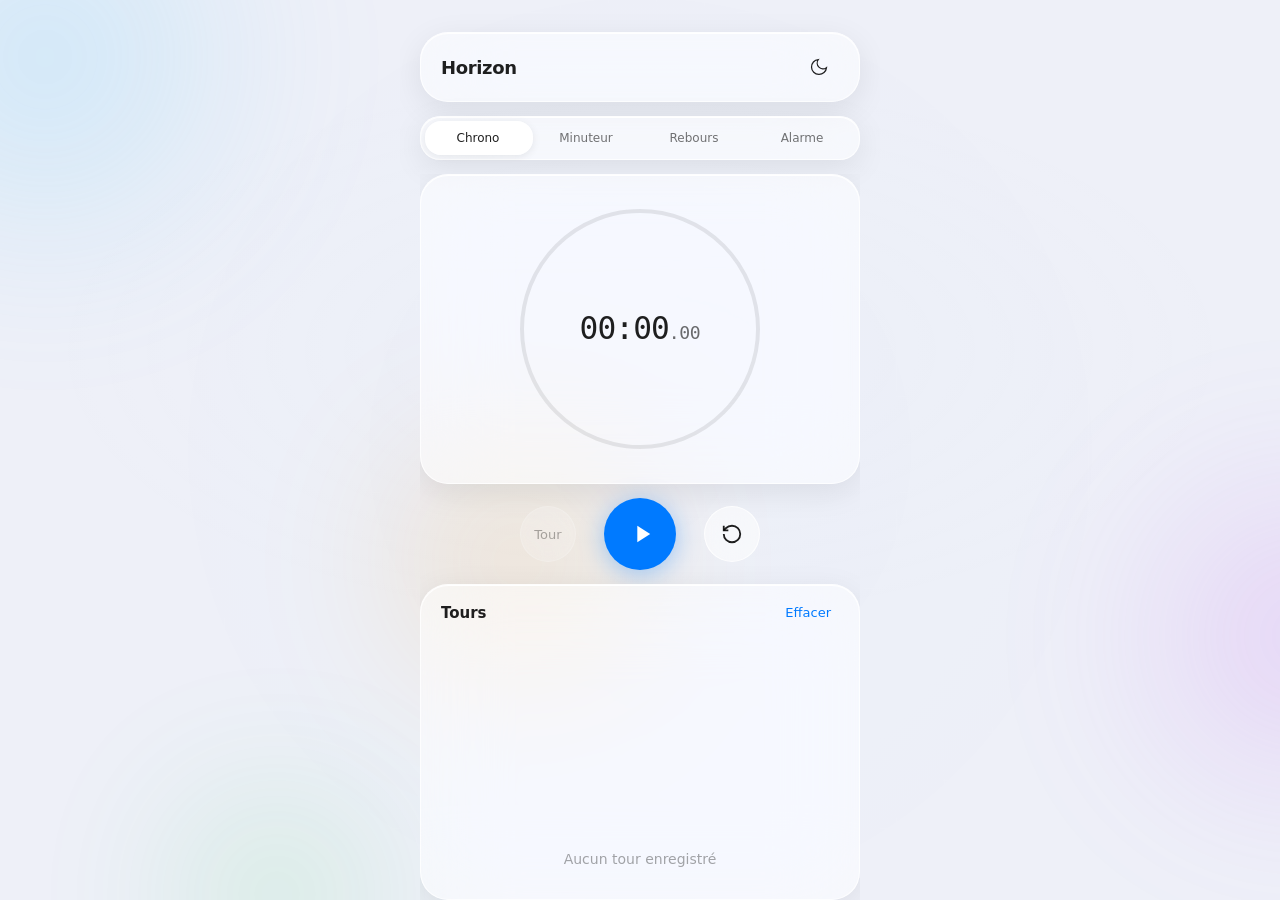
==== commit 8a9639a9: "fix: alarme unique à l'ajout + sonnerie insistante - Corrige le doublon (form→div, verrou anti-doubl" ====
--- a/index.html
+++ b/index.html
@@ -8,11 +8,7 @@
   <meta http-equiv="Cache-Control" content="no-cache, no-store, must-revalidate">
   <link rel="icon" href="data:image/svg+xml,<svg xmlns='http://www.w3.org/2000/svg' viewBox='0 0 100 100'><text y='.9em' font-size='90'>⏱</text></svg>">
   <title>Horizon — Minuteur</title>
-<<<<<<< HEAD
-  <link rel="stylesheet" href="css/app.css?v=2">
-=======
-  <link rel="stylesheet" href="css/app.css?v=3">
->>>>>>> cursor/alarme-no-scroll-a56e
+  <link rel="stylesheet" href="css/app.css?v=4">
 </head>
 <body>
   <div class="ambient" aria-hidden="true">
@@ -231,7 +227,7 @@
         <button type="button" class="text-btn" id="notifEnable">Autoriser</button>
       </div>
 
-      <form class="alarm-form glass" id="alarmForm" onsubmit="return false">
+      <div class="alarm-form glass" id="alarmForm">
         <h2 class="form-title">Nouvelle alarme</h2>
         <label class="field">
           <span class="field-label">Titre</span>
@@ -251,7 +247,7 @@
           <svg viewBox="0 0 24 24" fill="none" stroke="currentColor" stroke-width="2" aria-hidden="true"><path d="M12 5v14M5 12h14"/></svg>
           Ajouter l'alarme
         </button>
-      </form>
+      </div>
 
       <div class="alarms-panel glass">
         <div class="laps-header">
@@ -263,12 +259,17 @@
     </section>
   </main>
 
+  <div class="alarm-ring-overlay" id="alarmRingOverlay" hidden role="alertdialog" aria-modal="true" aria-labelledby="alarmRingTitle">
+    <div class="alarm-ring-card glass">
+      <div class="alarm-ring-icon" aria-hidden="true">⏰</div>
+      <h2 class="alarm-ring-heading" id="alarmRingTitle">Alarme</h2>
+      <p class="alarm-ring-time" id="alarmRingTime">00:00</p>
+      <button type="button" class="alarm-ring-stop" id="alarmRingStop">Arrêter</button>
+    </div>
+  </div>
+
   <div class="toast glass" id="toast" role="status" aria-live="assertive" hidden></div>
 
-<<<<<<< HEAD
-  <script type="module" src="js/app.js?v=2"></script>
-=======
-  <script type="module" src="js/app.js?v=3"></script>
->>>>>>> cursor/alarme-no-scroll-a56e
+  <script type="module" src="js/app.js?v=4"></script>
 </body>
 </html>
--- a/css/app.css
+++ b/css/app.css
@@ -985,6 +985,75 @@
 .alarm-delete:active { transform: scale(0.9); }
 
 .alarms-list:not(:empty) + .empty-state { display: none; }
+
+/* ── Overlay alarme sonnerie ── */
+.alarm-ring-overlay {
+  position: fixed;
+  inset: 0;
+  z-index: 200;
+  display: grid;
+  place-items: center;
+  background: rgba(0, 0, 0, 0.65);
+  backdrop-filter: blur(12px);
+  -webkit-backdrop-filter: blur(12px);
+  padding: 24px;
+  animation: fadeIn 0.3s var(--ease-out);
+}
+
+.alarm-ring-overlay[hidden] { display: none; }
+
+.alarm-ring-card {
+  text-align: center;
+  padding: 36px 32px;
+  border-radius: var(--radius-lg);
+  max-width: 320px;
+  width: 100%;
+  animation: ringCardPulse 1.2s ease-in-out infinite;
+}
+
+@keyframes ringCardPulse {
+  0%, 100% { box-shadow: inset 0 1px 0 var(--glass-highlight), 0 8px 32px var(--glass-shadow), 0 0 0 0 rgba(255, 159, 10, 0.4); }
+  50% { box-shadow: inset 0 1px 0 var(--glass-highlight), 0 8px 32px var(--glass-shadow), 0 0 0 12px rgba(255, 159, 10, 0); }
+}
+
+.alarm-ring-icon {
+  font-size: 3rem;
+  margin-bottom: 8px;
+  animation: ringIconShake 0.5s ease-in-out infinite;
+}
+
+@keyframes ringIconShake {
+  0%, 100% { transform: rotate(-8deg); }
+  50% { transform: rotate(8deg); }
+}
+
+.alarm-ring-heading {
+  font-size: 1.375rem;
+  font-weight: 700;
+  margin-bottom: 4px;
+}
+
+.alarm-ring-time {
+  font-family: var(--font-mono);
+  font-size: 2rem;
+  color: var(--accent-warm);
+  margin-bottom: 24px;
+  font-variant-numeric: tabular-nums;
+}
+
+.alarm-ring-stop {
+  width: 100%;
+  padding: 14px;
+  border-radius: var(--radius-md);
+  background: var(--accent-danger);
+  color: #fff;
+  font-weight: 700;
+  font-size: 1rem;
+  box-shadow: 0 4px 20px rgba(255, 69, 58, 0.45);
+  transition: transform 0.2s var(--spring);
+}
+
+.alarm-ring-stop:active { transform: scale(0.97); }
 
 /* ── Toast ── */
 .toast {
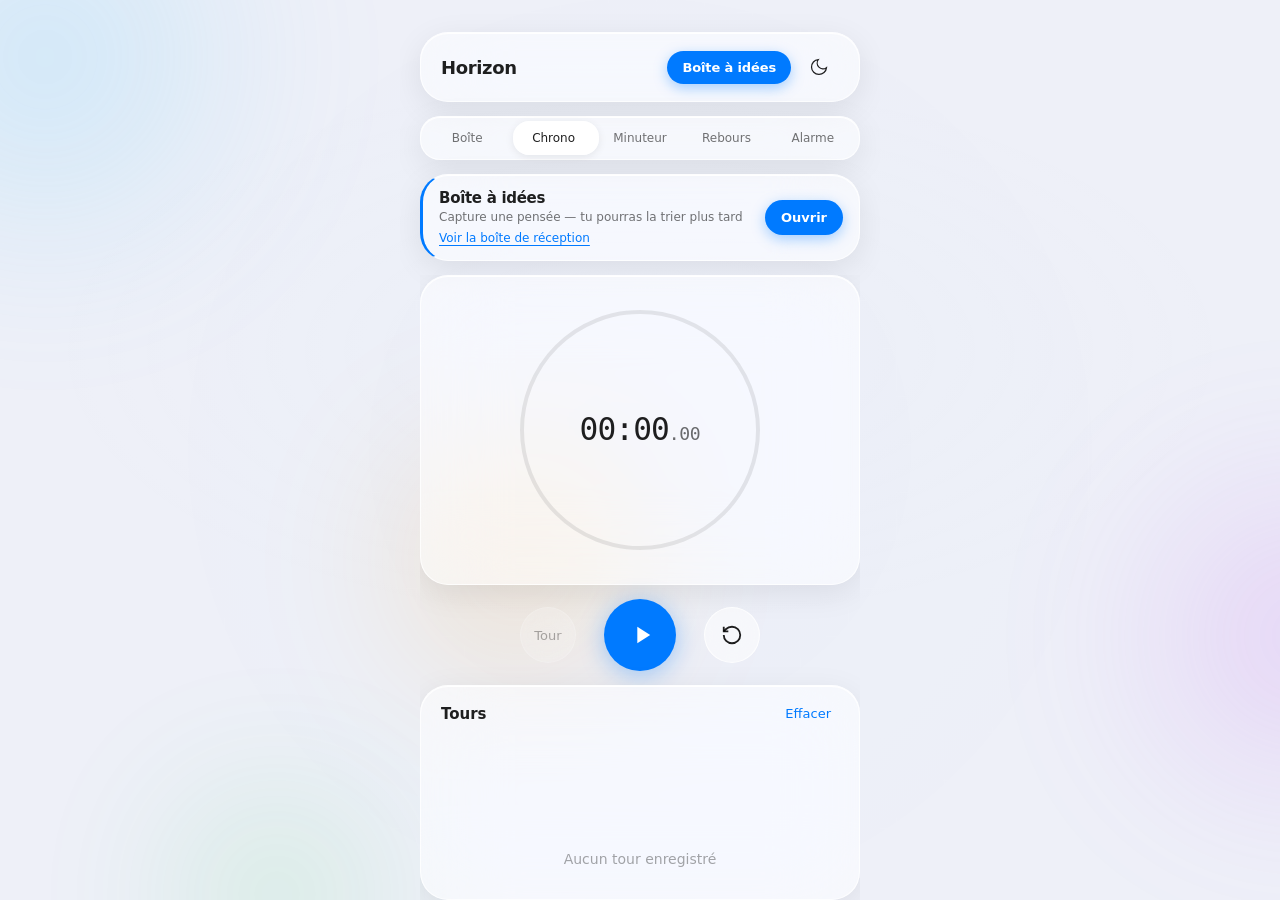
==== commit d51a2b97: "feat: boîte à idées (capture, tri, énergie) + accès visible depuis Horizon Intègre l'outil perso au " ====
--- a/index.html
+++ b/index.html
@@ -4,11 +4,11 @@
   <meta charset="UTF-8">
   <meta name="viewport" content="width=device-width, initial-scale=1, viewport-fit=cover">
   <meta name="theme-color" content="#0a0a12">
-  <meta name="description" content="Minuteur, chrono et compte à rebours — style liquid glass">
+  <meta name="description" content="Capture d'idées, boîte de réception et minuteur — style liquid glass">
   <meta http-equiv="Cache-Control" content="no-cache, no-store, must-revalidate">
   <link rel="icon" href="data:image/svg+xml,<svg xmlns='http://www.w3.org/2000/svg' viewBox='0 0 100 100'><text y='.9em' font-size='90'>⏱</text></svg>">
   <title>Horizon — Minuteur</title>
-  <link rel="stylesheet" href="css/app.css?v=4">
+  <link rel="stylesheet" href="css/app.css?v=8">
 </head>
 <body>
   <div class="ambient" aria-hidden="true">
@@ -31,7 +31,11 @@
   <main class="app parallax-content" data-depth="-4" role="application">
     <header class="header glass float-in" style="--delay:0">
       <h1 class="logo">Horizon</h1>
-      <button type="button" class="icon-btn" id="themeToggle" aria-label="Changer le thème">
+      <div class="header-actions">
+        <button type="button" class="header-link-btn header-link-btn--accent" id="openPersoBtn" aria-label="Ouvrir la boîte à idées : capture et tri">
+          Boîte à idées
+        </button>
+        <button type="button" class="icon-btn" id="themeToggle" aria-label="Changer le thème">
         <svg class="icon-sun" viewBox="0 0 24 24" fill="none" stroke="currentColor" stroke-width="1.5" aria-hidden="true">
           <circle cx="12" cy="12" r="4"/>
           <path d="M12 2v2M12 20v2M4.93 4.93l1.41 1.41M17.66 17.66l1.41 1.41M2 12h2M20 12h2M4.93 19.07l1.41-1.41M17.66 6.34l1.41-1.41"/>
@@ -39,10 +43,14 @@
         <svg class="icon-moon" viewBox="0 0 24 24" fill="none" stroke="currentColor" stroke-width="1.5" aria-hidden="true">
           <path d="M21 12.79A9 9 0 1 1 11.21 3 7 7 0 0 0 21 12.79z"/>
         </svg>
+        </button>
+      </div>
+    </header>
+
+    <nav class="mode-nav glass float-in" style="--delay:1" role="tablist" aria-label="Modes de l'application" data-count="5">
+      <button type="button" class="mode-btn" role="tab" aria-selected="false" aria-controls="panel-perso" id="tab-perso" data-mode="perso" title="Capture et boîte de réception">
+        Boîte
       </button>
-    </header>
-
-    <nav class="mode-nav glass float-in" style="--delay:1" role="tablist" aria-label="Modes du minuteur">
       <button type="button" class="mode-btn active" role="tab" aria-selected="true" aria-controls="panel-chrono" id="tab-chrono" data-mode="chrono">
         Chrono
       </button>
@@ -58,6 +66,142 @@
       <span class="mode-indicator" aria-hidden="true"></span>
     </nav>
 
+    <div class="perso-entry glass float-in" id="persoEntry" style="--delay:2">
+      <div class="perso-entry-text">
+        <p class="perso-entry-title">Boîte à idées</p>
+        <p class="perso-entry-hint">Capture une pensée — tu pourras la trier plus tard</p>
+        <a href="#" class="perso-entry-link" id="persoEntryLink">Voir la boîte de réception</a>
+      </div>
+      <button type="button" class="perso-entry-btn" id="persoEntryBtn">Ouvrir</button>
+    </div>
+
+    <!-- OUTIL PERSO -->
+    <section class="panel" id="panel-perso" role="tabpanel" aria-labelledby="tab-perso" hidden>
+      <nav class="perso-nav glass" id="persoNav" role="tablist" aria-label="Vues personnelles" data-active="0">
+        <button type="button" class="perso-tab active" role="tab" aria-selected="true" data-perso-view="capture" id="perso-tab-capture">Capture</button>
+        <button type="button" class="perso-tab" role="tab" aria-selected="false" data-perso-view="boite" id="perso-tab-boite">Boîte</button>
+        <button type="button" class="perso-tab" role="tab" aria-selected="false" data-perso-view="maintenant" id="perso-tab-maintenant">Maintenant</button>
+        <span class="perso-indicator" aria-hidden="true"></span>
+      </nav>
+
+      <div class="perso-view active" data-perso-view="capture" id="perso-view-capture" role="tabpanel" aria-labelledby="perso-tab-capture">
+        <div class="capture-hero glass">
+          <p class="capture-lead">Capture une idée avant de l'oublier</p>
+          <p class="capture-hint">Tu pourras la trier plus tard</p>
+        </div>
+
+        <form class="capture-form glass" id="captureForm">
+          <label class="field">
+            <span class="field-label">Qu'as-tu en tête ?</span>
+            <input type="text" class="field-input capture-input" id="captureTitle" placeholder="Tâche, idée, rappel…" maxlength="280" autocomplete="off" required>
+          </label>
+          <button type="button" class="text-btn capture-toggle" id="captureDetailsToggle" aria-expanded="false" aria-controls="captureExtras">
+            Détails facultatifs
+          </button>
+          <div class="capture-extras" id="captureExtras" hidden>
+            <label class="field">
+              <span class="field-label">Type</span>
+              <select class="field-input" id="captureKind">
+                <option value="other">Autre</option>
+                <option value="idea">Idée</option>
+                <option value="task">Tâche</option>
+                <option value="reminder">Rappel</option>
+                <option value="note">Note</option>
+              </select>
+            </label>
+            <label class="field">
+              <span class="field-label">Détails</span>
+              <textarea class="field-input field-textarea" id="captureDetails" rows="2" maxlength="2000" placeholder="Contexte, liens…"></textarea>
+            </label>
+            <div class="field-row">
+              <label class="field">
+                <span class="field-label">Date éventuelle</span>
+                <input type="date" class="field-input" id="captureDue">
+              </label>
+              <label class="field">
+                <span class="field-label">Projet / catégorie</span>
+                <input type="text" class="field-input" id="captureCategory" maxlength="60" autocomplete="off">
+              </label>
+            </div>
+            <label class="field">
+              <span class="field-label">Effort (facultatif)</span>
+              <select class="field-input" id="captureEffort">
+                <option value="unknown">Effort inconnu</option>
+                <option value="quick">Rapide / mécanique</option>
+                <option value="focus">Demande de la concentration</option>
+                <option value="creative">Créatif</option>
+                <option value="admin">Pratique / administratif</option>
+              </select>
+            </label>
+          </div>
+          <button type="submit" class="add-alarm-btn capture-submit">Enregistrer</button>
+        </form>
+
+        <div class="recent-panel glass">
+          <div class="laps-header">
+            <h2>Récemment capturé</h2>
+          </div>
+          <ul class="inbox-list compact-list" id="captureRecentList" aria-label="Captures récentes"></ul>
+          <p class="empty-state" id="captureRecentEmpty">Rien pour l'instant — le champ ci-dessus suffit</p>
+        </div>
+      </div>
+
+      <div class="perso-view" data-perso-view="boite" id="perso-view-boite" role="tabpanel" aria-labelledby="perso-tab-boite" hidden>
+        <label class="field inbox-search-field">
+          <span class="field-label">Recherche</span>
+          <input type="search" class="field-input" id="inboxSearch" placeholder="Filtrer par mot-clé…" autocomplete="off">
+        </label>
+        <div class="filter-chips" id="inboxStatusFilters" role="group" aria-label="Filtrer par statut">
+          <button type="button" class="filter-chip active" data-status="inbox">À trier</button>
+          <button type="button" class="filter-chip" data-status="todo">À faire</button>
+          <button type="button" class="filter-chip" data-status="idea">Idées</button>
+          <button type="button" class="filter-chip" data-status="scheduled">Planifiés</button>
+          <button type="button" class="filter-chip" data-status="archived">Archivés</button>
+          <button type="button" class="filter-chip" data-status="all">Tout</button>
+        </div>
+        <div class="inbox-scroll glass">
+          <ul class="inbox-list" id="inboxList" aria-label="Boîte de réception"></ul>
+          <p class="empty-state" id="inboxEmpty">Rien à trier pour le moment</p>
+        </div>
+      </div>
+
+      <div class="perso-view" data-perso-view="maintenant" id="perso-view-maintenant" role="tabpanel" aria-labelledby="perso-tab-maintenant" hidden>
+        <div class="now-intro glass">
+          <p class="capture-lead">Qu'est-ce qui te semble faisable maintenant ?</p>
+          <p class="capture-hint">Indication personnelle — tu peux aussi ne rien choisir</p>
+        </div>
+
+        <div class="mood-panel glass">
+          <h2 class="form-title">Ton énergie</h2>
+          <div class="chip-group" id="energyGroup" role="group" aria-label="Niveau d'énergie"></div>
+          <h2 class="form-title mood-second">Ta concentration</h2>
+          <div class="chip-group" id="focusGroup" role="group" aria-label="Niveau de concentration"></div>
+          <label class="field field-check highlight-check">
+            <input type="checkbox" id="highlightCompat" checked>
+            <span class="check-label">Mettre en avant les éléments compatibles (sans masquer le reste dans la boîte)</span>
+          </label>
+        </div>
+
+        <div class="suggest-card glass" id="suggestCard" hidden>
+          <p class="suggest-label">Une proposition parmi d'autres</p>
+          <p class="suggest-title" id="suggestTitle"></p>
+          <p class="suggest-meta" id="suggestMeta"></p>
+          <div class="suggest-actions">
+            <button type="button" class="text-btn" id="suggestAnother">Autre suggestion</button>
+            <button type="button" class="preset-btn" id="suggestOpen">Voir / modifier</button>
+          </div>
+        </div>
+
+        <div class="now-list-panel glass">
+          <div class="laps-header">
+            <h2>Éléments compatibles</h2>
+          </div>
+          <ul class="inbox-list compact-list" id="nowList"></ul>
+          <p class="empty-state" id="nowEmpty">Rien de pressant ici — tu peux aussi ne rien choisir</p>
+        </div>
+      </div>
+    </section>
+
     <!-- CHRONO -->
     <section class="panel active" id="panel-chrono" role="tabpanel" aria-labelledby="tab-chrono">
       <div class="display glass" data-tilt="5">
@@ -259,6 +403,8 @@
     </section>
   </main>
 
+  <div class="screen-flash" id="screenFlash" aria-hidden="true"></div>
+
   <div class="alarm-ring-overlay" id="alarmRingOverlay" hidden role="alertdialog" aria-modal="true" aria-labelledby="alarmRingTitle">
     <div class="alarm-ring-card glass">
       <div class="alarm-ring-icon" aria-hidden="true">⏰</div>
@@ -270,6 +416,69 @@
 
   <div class="toast glass" id="toast" role="status" aria-live="assertive" hidden></div>
 
-  <script type="module" src="js/app.js?v=4"></script>
+  <div class="item-edit-overlay" id="itemEditDialog" hidden role="dialog" aria-modal="true" aria-labelledby="editDialogTitle">
+    <form class="item-edit-card glass" id="itemEditForm">
+      <div class="laps-header">
+        <h2 id="editDialogTitle">Modifier l'élément</h2>
+        <button type="button" class="text-btn" id="editClose" aria-label="Fermer">Fermer</button>
+      </div>
+      <label class="field">
+        <span class="field-label">Titre</span>
+        <input type="text" class="field-input" id="editTitle" required maxlength="280">
+      </label>
+      <div class="field-row">
+        <label class="field">
+          <span class="field-label">Type</span>
+          <select class="field-input" id="editKind">
+            <option value="other">Autre</option>
+            <option value="idea">Idée</option>
+            <option value="task">Tâche</option>
+            <option value="reminder">Rappel</option>
+            <option value="note">Note</option>
+          </select>
+        </label>
+        <label class="field">
+          <span class="field-label">Statut</span>
+          <select class="field-input" id="editStatus">
+            <option value="inbox">À trier</option>
+            <option value="todo">À faire</option>
+            <option value="idea">Idée gardée</option>
+            <option value="scheduled">Planifié</option>
+            <option value="archived">Archivé</option>
+          </select>
+        </label>
+      </div>
+      <label class="field">
+        <span class="field-label">Effort</span>
+        <select class="field-input" id="editEffort">
+          <option value="unknown">Effort inconnu</option>
+          <option value="quick">Rapide / mécanique</option>
+          <option value="focus">Concentration</option>
+          <option value="creative">Créatif</option>
+          <option value="admin">Pratique / admin</option>
+        </select>
+      </label>
+      <label class="field">
+        <span class="field-label">Détails</span>
+        <textarea class="field-input field-textarea" id="editDetails" rows="3" maxlength="2000"></textarea>
+      </label>
+      <div class="field-row">
+        <label class="field">
+          <span class="field-label">Date</span>
+          <input type="date" class="field-input" id="editDue">
+        </label>
+        <label class="field">
+          <span class="field-label">Catégorie</span>
+          <input type="text" class="field-input" id="editCategory" maxlength="60">
+        </label>
+      </div>
+      <div class="edit-actions">
+        <button type="button" class="control-btn secondary edit-cancel" id="editCancel">Annuler</button>
+        <button type="submit" class="add-alarm-btn">Enregistrer</button>
+      </div>
+    </form>
+  </div>
+
+  <script type="module" src="js/app.js?v=8"></script>
 </body>
 </html>
--- a/css/app.css
+++ b/css/app.css
@@ -252,6 +252,118 @@
   letter-spacing: -0.02em;
 }
 
+.header-actions {
+  display: flex;
+  align-items: center;
+  gap: 8px;
+  flex-shrink: 0;
+}
+
+.header-link-btn {
+  padding: 8px 14px;
+  font-size: 0.8125rem;
+  font-weight: 600;
+  letter-spacing: -0.01em;
+  border-radius: var(--radius-full);
+  border: 1px solid var(--glass-border);
+  background: var(--bg-elevated);
+  color: var(--text-primary);
+  white-space: nowrap;
+  transition: border-color 0.2s var(--ease-out), background 0.2s var(--ease-out), transform 0.2s var(--spring);
+}
+
+.header-link-btn:hover {
+  border-color: var(--glass-highlight);
+  background: var(--glass-bg);
+}
+
+.header-link-btn:active {
+  transform: scale(0.96);
+}
+
+.header-link-btn--accent {
+  border-color: transparent;
+  background: var(--accent);
+  color: #fff;
+  box-shadow: 0 4px 14px var(--accent-glow);
+}
+
+.header-link-btn--accent:hover {
+  background: var(--accent);
+  filter: brightness(1.06);
+  border-color: transparent;
+}
+
+@media (max-width: 380px) {
+  .header-link-btn {
+    padding: 8px 10px;
+    font-size: 0.75rem;
+  }
+}
+
+.perso-entry {
+  display: flex;
+  align-items: center;
+  justify-content: space-between;
+  gap: 12px;
+  padding: 14px 16px;
+  border-radius: var(--radius-lg);
+  flex-shrink: 0;
+  border-left: 3px solid var(--accent);
+}
+
+.perso-entry[hidden] {
+  display: none;
+}
+
+.perso-entry-text {
+  min-width: 0;
+  flex: 1;
+}
+
+.perso-entry-title {
+  font-size: 0.9375rem;
+  font-weight: 600;
+  letter-spacing: -0.02em;
+}
+
+.perso-entry-hint {
+  font-size: 0.75rem;
+  color: var(--text-secondary);
+  margin-top: 2px;
+  line-height: 1.35;
+}
+
+.perso-entry-link {
+  display: inline-block;
+  margin-top: 6px;
+  font-size: 0.75rem;
+  font-weight: 500;
+  color: var(--accent);
+  text-decoration: underline;
+  text-underline-offset: 3px;
+}
+
+.perso-entry-link:hover {
+  color: var(--text-primary);
+}
+
+.perso-entry-btn {
+  flex-shrink: 0;
+  padding: 10px 16px;
+  font-size: 0.8125rem;
+  font-weight: 600;
+  border-radius: var(--radius-md);
+  background: var(--accent);
+  color: #fff;
+  box-shadow: 0 4px 14px var(--accent-glow);
+  transition: transform 0.2s var(--spring), filter 0.2s;
+}
+
+.perso-entry-btn:active {
+  transform: scale(0.96);
+}
+
 .icon-btn {
   width: 40px;
   height: 40px;
@@ -314,17 +426,13 @@
   top: 4px;
   left: 4px;
   height: calc(100% - 8px);
-  width: calc(25% - 2px);
+  width: calc(20% - 2px);
   background: var(--glass-highlight);
   border-radius: calc(var(--radius-md) - 4px);
   box-shadow: 0 2px 8px var(--glass-shadow);
-  transition: transform 0.35s var(--spring);
+  transition: transform 0.35s var(--spring), width 0.35s var(--ease-out);
   pointer-events: none;
 }
-
-.mode-nav[data-active="1"] .mode-indicator { transform: translateX(calc(100% + 2px)); }
-.mode-nav[data-active="2"] .mode-indicator { transform: translateX(calc(200% + 4px)); }
-.mode-nav[data-active="3"] .mode-indicator { transform: translateX(calc(300% + 6px)); }
 
 /* ── Panels ── */
 .panel {
@@ -1054,6 +1162,51 @@
 }
 
 .alarm-ring-stop:active { transform: scale(0.97); }
+
+/* ── Flash blanc plein écran (style iOS) ── */
+.screen-flash {
+  position: fixed;
+  inset: 0;
+  z-index: 150;
+  pointer-events: none;
+  background: #fff;
+  opacity: 0;
+  mix-blend-mode: normal;
+}
+
+.screen-flash.active {
+  animation: iosSoftFlash 1s cubic-bezier(0.22, 1, 0.36, 1) forwards;
+}
+
+@keyframes iosSoftFlash {
+  0% {
+    opacity: 0;
+  }
+  6% {
+    opacity: 0.82;
+  }
+  18% {
+    opacity: 0.55;
+  }
+  45% {
+    opacity: 0.22;
+  }
+  100% {
+    opacity: 0;
+  }
+}
+
+[data-theme="light"] .screen-flash.active {
+  animation-name: iosSoftFlashLight;
+}
+
+@keyframes iosSoftFlashLight {
+  0% { opacity: 0; }
+  6% { opacity: 0.65; }
+  18% { opacity: 0.38; }
+  45% { opacity: 0.14; }
+  100% { opacity: 0; }
+}
 
 /* ── Toast ── */
 .toast {
@@ -1099,6 +1252,405 @@
   .app { padding-top: 32px; }
 }
 
+/* ── Outil perso (capture / boîte / maintenant) ── */
+#panel-perso {
+  gap: 10px;
+}
+
+.perso-nav {
+  position: relative;
+  display: flex;
+  padding: 4px;
+  border-radius: var(--radius-md);
+  gap: 2px;
+  flex-shrink: 0;
+}
+
+.perso-tab {
+  flex: 1;
+  padding: 8px 6px;
+  font-size: 0.75rem;
+  font-weight: 500;
+  color: var(--text-secondary);
+  border-radius: calc(var(--radius-md) - 4px);
+  position: relative;
+  z-index: 1;
+  transition: color 0.25s var(--ease-out);
+}
+
+.perso-tab.active {
+  color: var(--text-primary);
+}
+
+.perso-indicator {
+  position: absolute;
+  top: 4px;
+  left: 4px;
+  height: calc(100% - 8px);
+  width: calc(33.333% - 2px);
+  background: var(--glass-highlight);
+  border-radius: calc(var(--radius-md) - 4px);
+  box-shadow: 0 2px 8px var(--glass-shadow);
+  transition: transform 0.35s var(--spring);
+  pointer-events: none;
+}
+
+.perso-nav[data-active="1"] .perso-indicator { transform: translateX(calc(100% + 2px)); }
+.perso-nav[data-active="2"] .perso-indicator { transform: translateX(calc(200% + 4px)); }
+
+.perso-view {
+  display: none;
+  flex-direction: column;
+  gap: 10px;
+  flex: 1;
+  min-height: 0;
+  overflow: hidden;
+}
+
+.perso-view.active {
+  display: flex;
+}
+
+.capture-hero,
+.now-intro {
+  padding: 16px 18px;
+  border-radius: var(--radius-lg);
+  flex-shrink: 0;
+}
+
+.capture-lead {
+  font-size: 1rem;
+  font-weight: 600;
+  letter-spacing: -0.02em;
+}
+
+.capture-hint {
+  font-size: 0.8125rem;
+  color: var(--text-secondary);
+  margin-top: 4px;
+  line-height: 1.4;
+}
+
+.capture-form {
+  padding: 16px 18px;
+  border-radius: var(--radius-lg);
+  display: flex;
+  flex-direction: column;
+  gap: 10px;
+  flex-shrink: 0;
+}
+
+.capture-input {
+  font-size: 1.0625rem;
+}
+
+.capture-toggle {
+  align-self: flex-start;
+  font-size: 0.8125rem;
+}
+
+.capture-extras {
+  display: flex;
+  flex-direction: column;
+  gap: 10px;
+}
+
+.field-textarea {
+  resize: vertical;
+  min-height: 56px;
+  line-height: 1.45;
+}
+
+select.field-input {
+  cursor: pointer;
+}
+
+.recent-panel,
+.now-list-panel {
+  border-radius: var(--radius-lg);
+  padding: 14px 16px;
+  flex: 1;
+  min-height: 0;
+  display: flex;
+  flex-direction: column;
+}
+
+.inbox-scroll {
+  border-radius: var(--radius-lg);
+  padding: 12px 14px;
+  flex: 1;
+  min-height: 0;
+  display: flex;
+  flex-direction: column;
+}
+
+.inbox-search-field {
+  flex-shrink: 0;
+}
+
+.filter-chips {
+  display: flex;
+  flex-wrap: wrap;
+  gap: 6px;
+  flex-shrink: 0;
+}
+
+.filter-chip,
+.chip-btn,
+.action-chip {
+  padding: 8px 12px;
+  font-size: 0.75rem;
+  font-weight: 500;
+  border-radius: var(--radius-full);
+  border: 1px solid var(--glass-border);
+  color: var(--text-secondary);
+  background: var(--bg-elevated);
+  transition: color 0.2s, border-color 0.2s, background 0.2s, transform 0.2s var(--spring);
+}
+
+.filter-chip:hover,
+.chip-btn:hover,
+.action-chip:hover {
+  color: var(--text-primary);
+  border-color: var(--glass-highlight);
+}
+
+.filter-chip.active,
+.chip-btn.active {
+  color: var(--text-primary);
+  border-color: var(--accent);
+  background: rgba(90, 200, 250, 0.12);
+  box-shadow: 0 0 0 1px rgba(90, 200, 250, 0.15);
+}
+
+[data-theme="light"] .filter-chip.active,
+[data-theme="light"] .chip-btn.active {
+  background: rgba(0, 122, 255, 0.1);
+}
+
+.chip-group {
+  display: flex;
+  flex-direction: column;
+  gap: 8px;
+}
+
+.chip-btn {
+  text-align: left;
+  width: 100%;
+}
+
+.mood-panel {
+  padding: 16px 18px;
+  border-radius: var(--radius-lg);
+  display: flex;
+  flex-direction: column;
+  gap: 10px;
+  flex-shrink: 0;
+}
+
+.mood-second {
+  margin-top: 4px;
+}
+
+.highlight-check {
+  margin-top: 4px;
+  align-items: flex-start;
+}
+
+.highlight-check .check-label {
+  line-height: 1.35;
+}
+
+.suggest-card {
+  padding: 16px 18px;
+  border-radius: var(--radius-lg);
+  flex-shrink: 0;
+}
+
+.suggest-label {
+  font-size: 0.6875rem;
+  text-transform: uppercase;
+  letter-spacing: 0.06em;
+  color: var(--text-tertiary);
+  margin-bottom: 6px;
+}
+
+.suggest-title {
+  font-size: 1.0625rem;
+  font-weight: 600;
+  line-height: 1.35;
+}
+
+.suggest-meta {
+  font-size: 0.75rem;
+  color: var(--text-secondary);
+  margin-top: 6px;
+}
+
+.suggest-actions {
+  display: flex;
+  align-items: center;
+  justify-content: space-between;
+  gap: 12px;
+  margin-top: 12px;
+}
+
+.inbox-list {
+  list-style: none;
+  overflow-y: auto;
+  flex: 1;
+  scrollbar-width: thin;
+  scrollbar-color: var(--text-tertiary) transparent;
+}
+
+.inbox-item {
+  padding: 12px 0;
+  border-bottom: 1px solid var(--glass-border);
+  animation: slideIn 0.3s var(--ease-out);
+}
+
+.inbox-item:last-child { border-bottom: none; }
+
+.inbox-item.compact,
+.inbox-item.compat {
+  display: flex;
+  flex-direction: column;
+  gap: 4px;
+  cursor: default;
+}
+
+.inbox-item.compat {
+  cursor: pointer;
+  border-radius: var(--radius-sm);
+  padding: 10px 8px;
+  margin: 0 -8px;
+  border-bottom: none;
+}
+
+.inbox-item.compat:hover {
+  background: var(--bg-elevated);
+}
+
+.inbox-item-top {
+  display: flex;
+  flex-wrap: wrap;
+  gap: 6px;
+  align-items: center;
+}
+
+.inbox-title {
+  font-size: 0.9375rem;
+  font-weight: 600;
+  line-height: 1.35;
+  word-break: break-word;
+}
+
+.inbox-details {
+  font-size: 0.8125rem;
+  color: var(--text-secondary);
+  line-height: 1.4;
+  margin-top: 4px;
+}
+
+.inbox-meta {
+  font-size: 0.6875rem;
+  color: var(--text-tertiary);
+  margin-top: 6px;
+}
+
+.inbox-actions {
+  display: flex;
+  flex-wrap: wrap;
+  gap: 6px;
+  margin-top: 10px;
+}
+
+.action-chip {
+  padding: 6px 10px;
+  font-size: 0.6875rem;
+}
+
+.action-chip.subtle {
+  border-style: dashed;
+}
+
+.action-chip.danger:hover {
+  color: var(--accent-danger);
+  border-color: rgba(255, 69, 58, 0.35);
+}
+
+.status-pill,
+.kind-pill {
+  display: inline-block;
+  padding: 3px 8px;
+  border-radius: var(--radius-full);
+  font-size: 0.625rem;
+  font-weight: 600;
+  text-transform: uppercase;
+  letter-spacing: 0.04em;
+}
+
+.kind-pill {
+  background: var(--bg-elevated);
+  color: var(--text-secondary);
+  border: 1px solid var(--glass-border);
+}
+
+.status-inbox { background: rgba(90, 200, 250, 0.15); color: var(--accent); }
+.status-todo { background: rgba(48, 209, 88, 0.15); color: var(--accent-success); }
+.status-idea { background: rgba(255, 159, 10, 0.15); color: var(--accent-warm); }
+.status-scheduled { background: rgba(255, 255, 255, 0.08); color: var(--text-secondary); }
+.status-archived { background: rgba(255, 255, 255, 0.05); color: var(--text-tertiary); }
+
+.inbox-list:not(:empty) + .empty-state,
+.compact-list:not(:empty) + .empty-state {
+  display: none;
+}
+
+.item-edit-overlay {
+  position: fixed;
+  inset: 0;
+  z-index: 180;
+  display: grid;
+  place-items: center;
+  background: rgba(0, 0, 0, 0.55);
+  backdrop-filter: blur(10px);
+  -webkit-backdrop-filter: blur(10px);
+  padding: 20px;
+}
+
+.item-edit-overlay[hidden] {
+  display: none;
+}
+
+.item-edit-card {
+  width: 100%;
+  max-width: 400px;
+  max-height: min(90dvh, 640px);
+  overflow-y: auto;
+  padding: 18px;
+  border-radius: var(--radius-lg);
+  display: flex;
+  flex-direction: column;
+  gap: 12px;
+}
+
+.edit-actions {
+  display: flex;
+  gap: 12px;
+  justify-content: flex-end;
+  align-items: center;
+  margin-top: 4px;
+}
+
+.edit-cancel {
+  width: auto;
+  height: auto;
+  padding: 10px 16px;
+  border-radius: var(--radius-md);
+  border: 1px solid var(--glass-border);
+}
+
 @media (prefers-reduced-motion: reduce) {
   *, *::before, *::after {
     animation-duration: 0.01ms !important;
@@ -1109,7 +1661,10 @@
   .shimmer-layer,
   .parallax-grid,
   .parallax-content,
-  [data-tilt] {
+  [data-tilt],
+  .screen-flash.active {
     transform: none !important;
+    animation: none !important;
+    opacity: 0 !important;
   }
 }
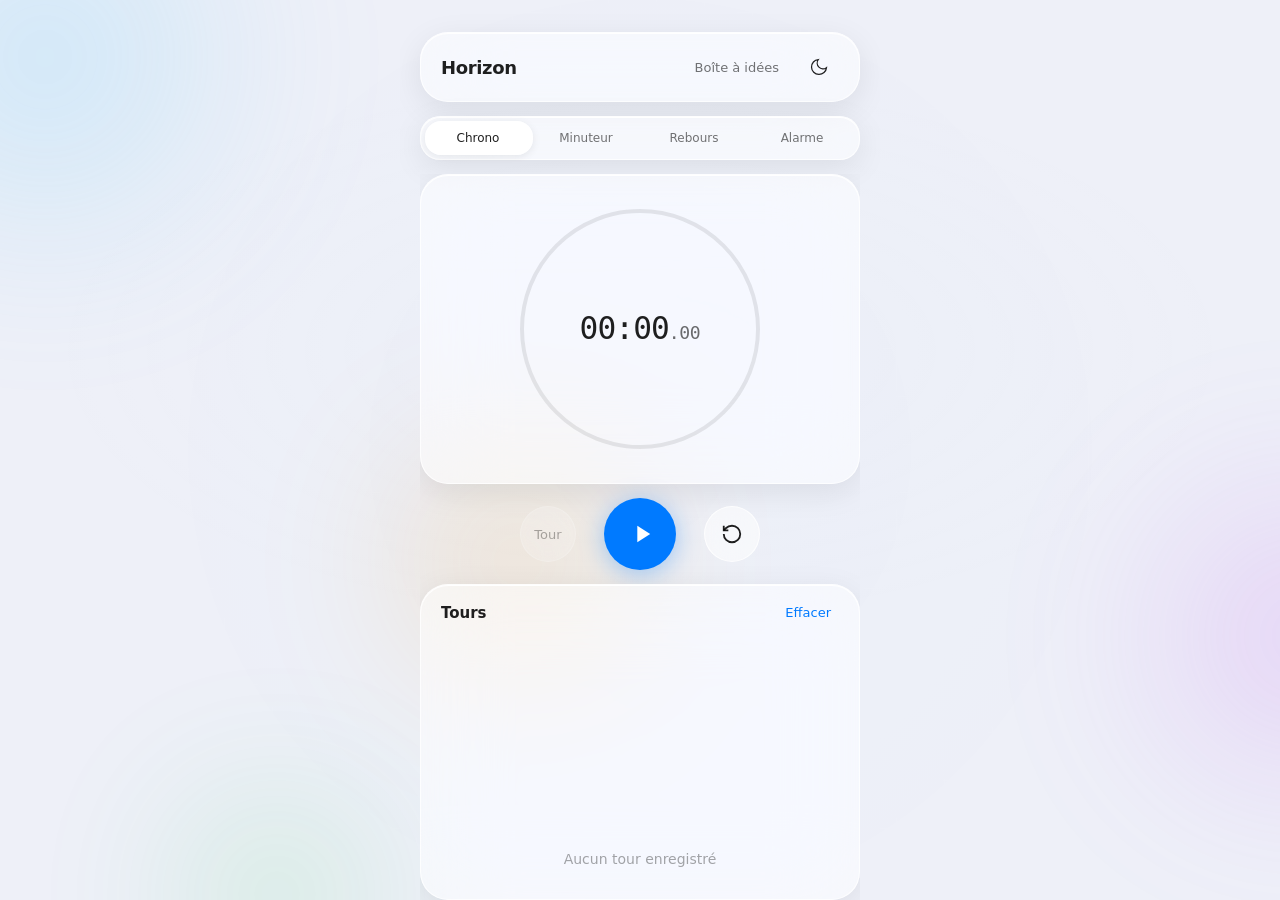
==== commit eb24b5de: "refactor: boîte à idées en app séparée style macOS, minuteur Horizon intact Retire l'intégration dan" ====
--- a/index.html
+++ b/index.html
@@ -4,11 +4,11 @@
   <meta charset="UTF-8">
   <meta name="viewport" content="width=device-width, initial-scale=1, viewport-fit=cover">
   <meta name="theme-color" content="#0a0a12">
-  <meta name="description" content="Capture d'idées, boîte de réception et minuteur — style liquid glass">
+  <meta name="description" content="Minuteur, chrono et compte à rebours — style liquid glass">
   <meta http-equiv="Cache-Control" content="no-cache, no-store, must-revalidate">
   <link rel="icon" href="data:image/svg+xml,<svg xmlns='http://www.w3.org/2000/svg' viewBox='0 0 100 100'><text y='.9em' font-size='90'>⏱</text></svg>">
   <title>Horizon — Minuteur</title>
-  <link rel="stylesheet" href="css/app.css?v=8">
+  <link rel="stylesheet" href="css/app.css?v=6">
 </head>
 <body>
   <div class="ambient" aria-hidden="true">
@@ -31,10 +31,8 @@
   <main class="app parallax-content" data-depth="-4" role="application">
     <header class="header glass float-in" style="--delay:0">
       <h1 class="logo">Horizon</h1>
-      <div class="header-actions">
-        <button type="button" class="header-link-btn header-link-btn--accent" id="openPersoBtn" aria-label="Ouvrir la boîte à idées : capture et tri">
-          Boîte à idées
-        </button>
+      <div class="header-trailing">
+        <a href="boite.html" class="horizon-aux-link">Boîte à idées</a>
         <button type="button" class="icon-btn" id="themeToggle" aria-label="Changer le thème">
         <svg class="icon-sun" viewBox="0 0 24 24" fill="none" stroke="currentColor" stroke-width="1.5" aria-hidden="true">
           <circle cx="12" cy="12" r="4"/>
@@ -47,10 +45,7 @@
       </div>
     </header>
 
-    <nav class="mode-nav glass float-in" style="--delay:1" role="tablist" aria-label="Modes de l'application" data-count="5">
-      <button type="button" class="mode-btn" role="tab" aria-selected="false" aria-controls="panel-perso" id="tab-perso" data-mode="perso" title="Capture et boîte de réception">
-        Boîte
-      </button>
+    <nav class="mode-nav glass float-in" style="--delay:1" role="tablist" aria-label="Modes du minuteur">
       <button type="button" class="mode-btn active" role="tab" aria-selected="true" aria-controls="panel-chrono" id="tab-chrono" data-mode="chrono">
         Chrono
       </button>
@@ -65,142 +60,6 @@
       </button>
       <span class="mode-indicator" aria-hidden="true"></span>
     </nav>
-
-    <div class="perso-entry glass float-in" id="persoEntry" style="--delay:2">
-      <div class="perso-entry-text">
-        <p class="perso-entry-title">Boîte à idées</p>
-        <p class="perso-entry-hint">Capture une pensée — tu pourras la trier plus tard</p>
-        <a href="#" class="perso-entry-link" id="persoEntryLink">Voir la boîte de réception</a>
-      </div>
-      <button type="button" class="perso-entry-btn" id="persoEntryBtn">Ouvrir</button>
-    </div>
-
-    <!-- OUTIL PERSO -->
-    <section class="panel" id="panel-perso" role="tabpanel" aria-labelledby="tab-perso" hidden>
-      <nav class="perso-nav glass" id="persoNav" role="tablist" aria-label="Vues personnelles" data-active="0">
-        <button type="button" class="perso-tab active" role="tab" aria-selected="true" data-perso-view="capture" id="perso-tab-capture">Capture</button>
-        <button type="button" class="perso-tab" role="tab" aria-selected="false" data-perso-view="boite" id="perso-tab-boite">Boîte</button>
-        <button type="button" class="perso-tab" role="tab" aria-selected="false" data-perso-view="maintenant" id="perso-tab-maintenant">Maintenant</button>
-        <span class="perso-indicator" aria-hidden="true"></span>
-      </nav>
-
-      <div class="perso-view active" data-perso-view="capture" id="perso-view-capture" role="tabpanel" aria-labelledby="perso-tab-capture">
-        <div class="capture-hero glass">
-          <p class="capture-lead">Capture une idée avant de l'oublier</p>
-          <p class="capture-hint">Tu pourras la trier plus tard</p>
-        </div>
-
-        <form class="capture-form glass" id="captureForm">
-          <label class="field">
-            <span class="field-label">Qu'as-tu en tête ?</span>
-            <input type="text" class="field-input capture-input" id="captureTitle" placeholder="Tâche, idée, rappel…" maxlength="280" autocomplete="off" required>
-          </label>
-          <button type="button" class="text-btn capture-toggle" id="captureDetailsToggle" aria-expanded="false" aria-controls="captureExtras">
-            Détails facultatifs
-          </button>
-          <div class="capture-extras" id="captureExtras" hidden>
-            <label class="field">
-              <span class="field-label">Type</span>
-              <select class="field-input" id="captureKind">
-                <option value="other">Autre</option>
-                <option value="idea">Idée</option>
-                <option value="task">Tâche</option>
-                <option value="reminder">Rappel</option>
-                <option value="note">Note</option>
-              </select>
-            </label>
-            <label class="field">
-              <span class="field-label">Détails</span>
-              <textarea class="field-input field-textarea" id="captureDetails" rows="2" maxlength="2000" placeholder="Contexte, liens…"></textarea>
-            </label>
-            <div class="field-row">
-              <label class="field">
-                <span class="field-label">Date éventuelle</span>
-                <input type="date" class="field-input" id="captureDue">
-              </label>
-              <label class="field">
-                <span class="field-label">Projet / catégorie</span>
-                <input type="text" class="field-input" id="captureCategory" maxlength="60" autocomplete="off">
-              </label>
-            </div>
-            <label class="field">
-              <span class="field-label">Effort (facultatif)</span>
-              <select class="field-input" id="captureEffort">
-                <option value="unknown">Effort inconnu</option>
-                <option value="quick">Rapide / mécanique</option>
-                <option value="focus">Demande de la concentration</option>
-                <option value="creative">Créatif</option>
-                <option value="admin">Pratique / administratif</option>
-              </select>
-            </label>
-          </div>
-          <button type="submit" class="add-alarm-btn capture-submit">Enregistrer</button>
-        </form>
-
-        <div class="recent-panel glass">
-          <div class="laps-header">
-            <h2>Récemment capturé</h2>
-          </div>
-          <ul class="inbox-list compact-list" id="captureRecentList" aria-label="Captures récentes"></ul>
-          <p class="empty-state" id="captureRecentEmpty">Rien pour l'instant — le champ ci-dessus suffit</p>
-        </div>
-      </div>
-
-      <div class="perso-view" data-perso-view="boite" id="perso-view-boite" role="tabpanel" aria-labelledby="perso-tab-boite" hidden>
-        <label class="field inbox-search-field">
-          <span class="field-label">Recherche</span>
-          <input type="search" class="field-input" id="inboxSearch" placeholder="Filtrer par mot-clé…" autocomplete="off">
-        </label>
-        <div class="filter-chips" id="inboxStatusFilters" role="group" aria-label="Filtrer par statut">
-          <button type="button" class="filter-chip active" data-status="inbox">À trier</button>
-          <button type="button" class="filter-chip" data-status="todo">À faire</button>
-          <button type="button" class="filter-chip" data-status="idea">Idées</button>
-          <button type="button" class="filter-chip" data-status="scheduled">Planifiés</button>
-          <button type="button" class="filter-chip" data-status="archived">Archivés</button>
-          <button type="button" class="filter-chip" data-status="all">Tout</button>
-        </div>
-        <div class="inbox-scroll glass">
-          <ul class="inbox-list" id="inboxList" aria-label="Boîte de réception"></ul>
-          <p class="empty-state" id="inboxEmpty">Rien à trier pour le moment</p>
-        </div>
-      </div>
-
-      <div class="perso-view" data-perso-view="maintenant" id="perso-view-maintenant" role="tabpanel" aria-labelledby="perso-tab-maintenant" hidden>
-        <div class="now-intro glass">
-          <p class="capture-lead">Qu'est-ce qui te semble faisable maintenant ?</p>
-          <p class="capture-hint">Indication personnelle — tu peux aussi ne rien choisir</p>
-        </div>
-
-        <div class="mood-panel glass">
-          <h2 class="form-title">Ton énergie</h2>
-          <div class="chip-group" id="energyGroup" role="group" aria-label="Niveau d'énergie"></div>
-          <h2 class="form-title mood-second">Ta concentration</h2>
-          <div class="chip-group" id="focusGroup" role="group" aria-label="Niveau de concentration"></div>
-          <label class="field field-check highlight-check">
-            <input type="checkbox" id="highlightCompat" checked>
-            <span class="check-label">Mettre en avant les éléments compatibles (sans masquer le reste dans la boîte)</span>
-          </label>
-        </div>
-
-        <div class="suggest-card glass" id="suggestCard" hidden>
-          <p class="suggest-label">Une proposition parmi d'autres</p>
-          <p class="suggest-title" id="suggestTitle"></p>
-          <p class="suggest-meta" id="suggestMeta"></p>
-          <div class="suggest-actions">
-            <button type="button" class="text-btn" id="suggestAnother">Autre suggestion</button>
-            <button type="button" class="preset-btn" id="suggestOpen">Voir / modifier</button>
-          </div>
-        </div>
-
-        <div class="now-list-panel glass">
-          <div class="laps-header">
-            <h2>Éléments compatibles</h2>
-          </div>
-          <ul class="inbox-list compact-list" id="nowList"></ul>
-          <p class="empty-state" id="nowEmpty">Rien de pressant ici — tu peux aussi ne rien choisir</p>
-        </div>
-      </div>
-    </section>
 
     <!-- CHRONO -->
     <section class="panel active" id="panel-chrono" role="tabpanel" aria-labelledby="tab-chrono">
@@ -416,69 +275,6 @@
 
   <div class="toast glass" id="toast" role="status" aria-live="assertive" hidden></div>
 
-  <div class="item-edit-overlay" id="itemEditDialog" hidden role="dialog" aria-modal="true" aria-labelledby="editDialogTitle">
-    <form class="item-edit-card glass" id="itemEditForm">
-      <div class="laps-header">
-        <h2 id="editDialogTitle">Modifier l'élément</h2>
-        <button type="button" class="text-btn" id="editClose" aria-label="Fermer">Fermer</button>
-      </div>
-      <label class="field">
-        <span class="field-label">Titre</span>
-        <input type="text" class="field-input" id="editTitle" required maxlength="280">
-      </label>
-      <div class="field-row">
-        <label class="field">
-          <span class="field-label">Type</span>
-          <select class="field-input" id="editKind">
-            <option value="other">Autre</option>
-            <option value="idea">Idée</option>
-            <option value="task">Tâche</option>
-            <option value="reminder">Rappel</option>
-            <option value="note">Note</option>
-          </select>
-        </label>
-        <label class="field">
-          <span class="field-label">Statut</span>
-          <select class="field-input" id="editStatus">
-            <option value="inbox">À trier</option>
-            <option value="todo">À faire</option>
-            <option value="idea">Idée gardée</option>
-            <option value="scheduled">Planifié</option>
-            <option value="archived">Archivé</option>
-          </select>
-        </label>
-      </div>
-      <label class="field">
-        <span class="field-label">Effort</span>
-        <select class="field-input" id="editEffort">
-          <option value="unknown">Effort inconnu</option>
-          <option value="quick">Rapide / mécanique</option>
-          <option value="focus">Concentration</option>
-          <option value="creative">Créatif</option>
-          <option value="admin">Pratique / admin</option>
-        </select>
-      </label>
-      <label class="field">
-        <span class="field-label">Détails</span>
-        <textarea class="field-input field-textarea" id="editDetails" rows="3" maxlength="2000"></textarea>
-      </label>
-      <div class="field-row">
-        <label class="field">
-          <span class="field-label">Date</span>
-          <input type="date" class="field-input" id="editDue">
-        </label>
-        <label class="field">
-          <span class="field-label">Catégorie</span>
-          <input type="text" class="field-input" id="editCategory" maxlength="60">
-        </label>
-      </div>
-      <div class="edit-actions">
-        <button type="button" class="control-btn secondary edit-cancel" id="editCancel">Annuler</button>
-        <button type="submit" class="add-alarm-btn">Enregistrer</button>
-      </div>
-    </form>
-  </div>
-
-  <script type="module" src="js/app.js?v=8"></script>
+  <script type="module" src="js/app.js?v=5"></script>
 </body>
 </html>
--- a/css/app.css
+++ b/css/app.css
@@ -252,116 +252,32 @@
   letter-spacing: -0.02em;
 }
 
-.header-actions {
+.header-trailing {
   display: flex;
   align-items: center;
-  gap: 8px;
-  flex-shrink: 0;
-}
-
-.header-link-btn {
-  padding: 8px 14px;
+  gap: 10px;
+}
+
+.horizon-aux-link {
   font-size: 0.8125rem;
-  font-weight: 600;
-  letter-spacing: -0.01em;
-  border-radius: var(--radius-full);
-  border: 1px solid var(--glass-border);
+  font-weight: 500;
+  color: var(--text-secondary);
+  text-decoration: none;
+  padding: 8px 10px;
+  border-radius: var(--radius-sm);
+  transition: color 0.2s, background 0.2s;
+}
+
+.horizon-aux-link:hover {
+  color: var(--text-primary);
   background: var(--bg-elevated);
-  color: var(--text-primary);
-  white-space: nowrap;
-  transition: border-color 0.2s var(--ease-out), background 0.2s var(--ease-out), transform 0.2s var(--spring);
-}
-
-.header-link-btn:hover {
-  border-color: var(--glass-highlight);
-  background: var(--glass-bg);
-}
-
-.header-link-btn:active {
-  transform: scale(0.96);
-}
-
-.header-link-btn--accent {
-  border-color: transparent;
-  background: var(--accent);
-  color: #fff;
-  box-shadow: 0 4px 14px var(--accent-glow);
-}
-
-.header-link-btn--accent:hover {
-  background: var(--accent);
-  filter: brightness(1.06);
-  border-color: transparent;
 }
 
 @media (max-width: 380px) {
-  .header-link-btn {
-    padding: 8px 10px;
+  .horizon-aux-link {
     font-size: 0.75rem;
+    padding: 8px 6px;
   }
-}
-
-.perso-entry {
-  display: flex;
-  align-items: center;
-  justify-content: space-between;
-  gap: 12px;
-  padding: 14px 16px;
-  border-radius: var(--radius-lg);
-  flex-shrink: 0;
-  border-left: 3px solid var(--accent);
-}
-
-.perso-entry[hidden] {
-  display: none;
-}
-
-.perso-entry-text {
-  min-width: 0;
-  flex: 1;
-}
-
-.perso-entry-title {
-  font-size: 0.9375rem;
-  font-weight: 600;
-  letter-spacing: -0.02em;
-}
-
-.perso-entry-hint {
-  font-size: 0.75rem;
-  color: var(--text-secondary);
-  margin-top: 2px;
-  line-height: 1.35;
-}
-
-.perso-entry-link {
-  display: inline-block;
-  margin-top: 6px;
-  font-size: 0.75rem;
-  font-weight: 500;
-  color: var(--accent);
-  text-decoration: underline;
-  text-underline-offset: 3px;
-}
-
-.perso-entry-link:hover {
-  color: var(--text-primary);
-}
-
-.perso-entry-btn {
-  flex-shrink: 0;
-  padding: 10px 16px;
-  font-size: 0.8125rem;
-  font-weight: 600;
-  border-radius: var(--radius-md);
-  background: var(--accent);
-  color: #fff;
-  box-shadow: 0 4px 14px var(--accent-glow);
-  transition: transform 0.2s var(--spring), filter 0.2s;
-}
-
-.perso-entry-btn:active {
-  transform: scale(0.96);
 }
 
 .icon-btn {
@@ -426,13 +342,17 @@
   top: 4px;
   left: 4px;
   height: calc(100% - 8px);
-  width: calc(20% - 2px);
+  width: calc(25% - 2px);
   background: var(--glass-highlight);
   border-radius: calc(var(--radius-md) - 4px);
   box-shadow: 0 2px 8px var(--glass-shadow);
-  transition: transform 0.35s var(--spring), width 0.35s var(--ease-out);
+  transition: transform 0.35s var(--spring);
   pointer-events: none;
 }
+
+.mode-nav[data-active="1"] .mode-indicator { transform: translateX(calc(100% + 2px)); }
+.mode-nav[data-active="2"] .mode-indicator { transform: translateX(calc(200% + 4px)); }
+.mode-nav[data-active="3"] .mode-indicator { transform: translateX(calc(300% + 6px)); }
 
 /* ── Panels ── */
 .panel {
@@ -1252,405 +1172,6 @@
   .app { padding-top: 32px; }
 }
 
-/* ── Outil perso (capture / boîte / maintenant) ── */
-#panel-perso {
-  gap: 10px;
-}
-
-.perso-nav {
-  position: relative;
-  display: flex;
-  padding: 4px;
-  border-radius: var(--radius-md);
-  gap: 2px;
-  flex-shrink: 0;
-}
-
-.perso-tab {
-  flex: 1;
-  padding: 8px 6px;
-  font-size: 0.75rem;
-  font-weight: 500;
-  color: var(--text-secondary);
-  border-radius: calc(var(--radius-md) - 4px);
-  position: relative;
-  z-index: 1;
-  transition: color 0.25s var(--ease-out);
-}
-
-.perso-tab.active {
-  color: var(--text-primary);
-}
-
-.perso-indicator {
-  position: absolute;
-  top: 4px;
-  left: 4px;
-  height: calc(100% - 8px);
-  width: calc(33.333% - 2px);
-  background: var(--glass-highlight);
-  border-radius: calc(var(--radius-md) - 4px);
-  box-shadow: 0 2px 8px var(--glass-shadow);
-  transition: transform 0.35s var(--spring);
-  pointer-events: none;
-}
-
-.perso-nav[data-active="1"] .perso-indicator { transform: translateX(calc(100% + 2px)); }
-.perso-nav[data-active="2"] .perso-indicator { transform: translateX(calc(200% + 4px)); }
-
-.perso-view {
-  display: none;
-  flex-direction: column;
-  gap: 10px;
-  flex: 1;
-  min-height: 0;
-  overflow: hidden;
-}
-
-.perso-view.active {
-  display: flex;
-}
-
-.capture-hero,
-.now-intro {
-  padding: 16px 18px;
-  border-radius: var(--radius-lg);
-  flex-shrink: 0;
-}
-
-.capture-lead {
-  font-size: 1rem;
-  font-weight: 600;
-  letter-spacing: -0.02em;
-}
-
-.capture-hint {
-  font-size: 0.8125rem;
-  color: var(--text-secondary);
-  margin-top: 4px;
-  line-height: 1.4;
-}
-
-.capture-form {
-  padding: 16px 18px;
-  border-radius: var(--radius-lg);
-  display: flex;
-  flex-direction: column;
-  gap: 10px;
-  flex-shrink: 0;
-}
-
-.capture-input {
-  font-size: 1.0625rem;
-}
-
-.capture-toggle {
-  align-self: flex-start;
-  font-size: 0.8125rem;
-}
-
-.capture-extras {
-  display: flex;
-  flex-direction: column;
-  gap: 10px;
-}
-
-.field-textarea {
-  resize: vertical;
-  min-height: 56px;
-  line-height: 1.45;
-}
-
-select.field-input {
-  cursor: pointer;
-}
-
-.recent-panel,
-.now-list-panel {
-  border-radius: var(--radius-lg);
-  padding: 14px 16px;
-  flex: 1;
-  min-height: 0;
-  display: flex;
-  flex-direction: column;
-}
-
-.inbox-scroll {
-  border-radius: var(--radius-lg);
-  padding: 12px 14px;
-  flex: 1;
-  min-height: 0;
-  display: flex;
-  flex-direction: column;
-}
-
-.inbox-search-field {
-  flex-shrink: 0;
-}
-
-.filter-chips {
-  display: flex;
-  flex-wrap: wrap;
-  gap: 6px;
-  flex-shrink: 0;
-}
-
-.filter-chip,
-.chip-btn,
-.action-chip {
-  padding: 8px 12px;
-  font-size: 0.75rem;
-  font-weight: 500;
-  border-radius: var(--radius-full);
-  border: 1px solid var(--glass-border);
-  color: var(--text-secondary);
-  background: var(--bg-elevated);
-  transition: color 0.2s, border-color 0.2s, background 0.2s, transform 0.2s var(--spring);
-}
-
-.filter-chip:hover,
-.chip-btn:hover,
-.action-chip:hover {
-  color: var(--text-primary);
-  border-color: var(--glass-highlight);
-}
-
-.filter-chip.active,
-.chip-btn.active {
-  color: var(--text-primary);
-  border-color: var(--accent);
-  background: rgba(90, 200, 250, 0.12);
-  box-shadow: 0 0 0 1px rgba(90, 200, 250, 0.15);
-}
-
-[data-theme="light"] .filter-chip.active,
-[data-theme="light"] .chip-btn.active {
-  background: rgba(0, 122, 255, 0.1);
-}
-
-.chip-group {
-  display: flex;
-  flex-direction: column;
-  gap: 8px;
-}
-
-.chip-btn {
-  text-align: left;
-  width: 100%;
-}
-
-.mood-panel {
-  padding: 16px 18px;
-  border-radius: var(--radius-lg);
-  display: flex;
-  flex-direction: column;
-  gap: 10px;
-  flex-shrink: 0;
-}
-
-.mood-second {
-  margin-top: 4px;
-}
-
-.highlight-check {
-  margin-top: 4px;
-  align-items: flex-start;
-}
-
-.highlight-check .check-label {
-  line-height: 1.35;
-}
-
-.suggest-card {
-  padding: 16px 18px;
-  border-radius: var(--radius-lg);
-  flex-shrink: 0;
-}
-
-.suggest-label {
-  font-size: 0.6875rem;
-  text-transform: uppercase;
-  letter-spacing: 0.06em;
-  color: var(--text-tertiary);
-  margin-bottom: 6px;
-}
-
-.suggest-title {
-  font-size: 1.0625rem;
-  font-weight: 600;
-  line-height: 1.35;
-}
-
-.suggest-meta {
-  font-size: 0.75rem;
-  color: var(--text-secondary);
-  margin-top: 6px;
-}
-
-.suggest-actions {
-  display: flex;
-  align-items: center;
-  justify-content: space-between;
-  gap: 12px;
-  margin-top: 12px;
-}
-
-.inbox-list {
-  list-style: none;
-  overflow-y: auto;
-  flex: 1;
-  scrollbar-width: thin;
-  scrollbar-color: var(--text-tertiary) transparent;
-}
-
-.inbox-item {
-  padding: 12px 0;
-  border-bottom: 1px solid var(--glass-border);
-  animation: slideIn 0.3s var(--ease-out);
-}
-
-.inbox-item:last-child { border-bottom: none; }
-
-.inbox-item.compact,
-.inbox-item.compat {
-  display: flex;
-  flex-direction: column;
-  gap: 4px;
-  cursor: default;
-}
-
-.inbox-item.compat {
-  cursor: pointer;
-  border-radius: var(--radius-sm);
-  padding: 10px 8px;
-  margin: 0 -8px;
-  border-bottom: none;
-}
-
-.inbox-item.compat:hover {
-  background: var(--bg-elevated);
-}
-
-.inbox-item-top {
-  display: flex;
-  flex-wrap: wrap;
-  gap: 6px;
-  align-items: center;
-}
-
-.inbox-title {
-  font-size: 0.9375rem;
-  font-weight: 600;
-  line-height: 1.35;
-  word-break: break-word;
-}
-
-.inbox-details {
-  font-size: 0.8125rem;
-  color: var(--text-secondary);
-  line-height: 1.4;
-  margin-top: 4px;
-}
-
-.inbox-meta {
-  font-size: 0.6875rem;
-  color: var(--text-tertiary);
-  margin-top: 6px;
-}
-
-.inbox-actions {
-  display: flex;
-  flex-wrap: wrap;
-  gap: 6px;
-  margin-top: 10px;
-}
-
-.action-chip {
-  padding: 6px 10px;
-  font-size: 0.6875rem;
-}
-
-.action-chip.subtle {
-  border-style: dashed;
-}
-
-.action-chip.danger:hover {
-  color: var(--accent-danger);
-  border-color: rgba(255, 69, 58, 0.35);
-}
-
-.status-pill,
-.kind-pill {
-  display: inline-block;
-  padding: 3px 8px;
-  border-radius: var(--radius-full);
-  font-size: 0.625rem;
-  font-weight: 600;
-  text-transform: uppercase;
-  letter-spacing: 0.04em;
-}
-
-.kind-pill {
-  background: var(--bg-elevated);
-  color: var(--text-secondary);
-  border: 1px solid var(--glass-border);
-}
-
-.status-inbox { background: rgba(90, 200, 250, 0.15); color: var(--accent); }
-.status-todo { background: rgba(48, 209, 88, 0.15); color: var(--accent-success); }
-.status-idea { background: rgba(255, 159, 10, 0.15); color: var(--accent-warm); }
-.status-scheduled { background: rgba(255, 255, 255, 0.08); color: var(--text-secondary); }
-.status-archived { background: rgba(255, 255, 255, 0.05); color: var(--text-tertiary); }
-
-.inbox-list:not(:empty) + .empty-state,
-.compact-list:not(:empty) + .empty-state {
-  display: none;
-}
-
-.item-edit-overlay {
-  position: fixed;
-  inset: 0;
-  z-index: 180;
-  display: grid;
-  place-items: center;
-  background: rgba(0, 0, 0, 0.55);
-  backdrop-filter: blur(10px);
-  -webkit-backdrop-filter: blur(10px);
-  padding: 20px;
-}
-
-.item-edit-overlay[hidden] {
-  display: none;
-}
-
-.item-edit-card {
-  width: 100%;
-  max-width: 400px;
-  max-height: min(90dvh, 640px);
-  overflow-y: auto;
-  padding: 18px;
-  border-radius: var(--radius-lg);
-  display: flex;
-  flex-direction: column;
-  gap: 12px;
-}
-
-.edit-actions {
-  display: flex;
-  gap: 12px;
-  justify-content: flex-end;
-  align-items: center;
-  margin-top: 4px;
-}
-
-.edit-cancel {
-  width: auto;
-  height: auto;
-  padding: 10px 16px;
-  border-radius: var(--radius-md);
-  border: 1px solid var(--glass-border);
-}
-
 @media (prefers-reduced-motion: reduce) {
   *, *::before, *::after {
     animation-duration: 0.01ms !important;
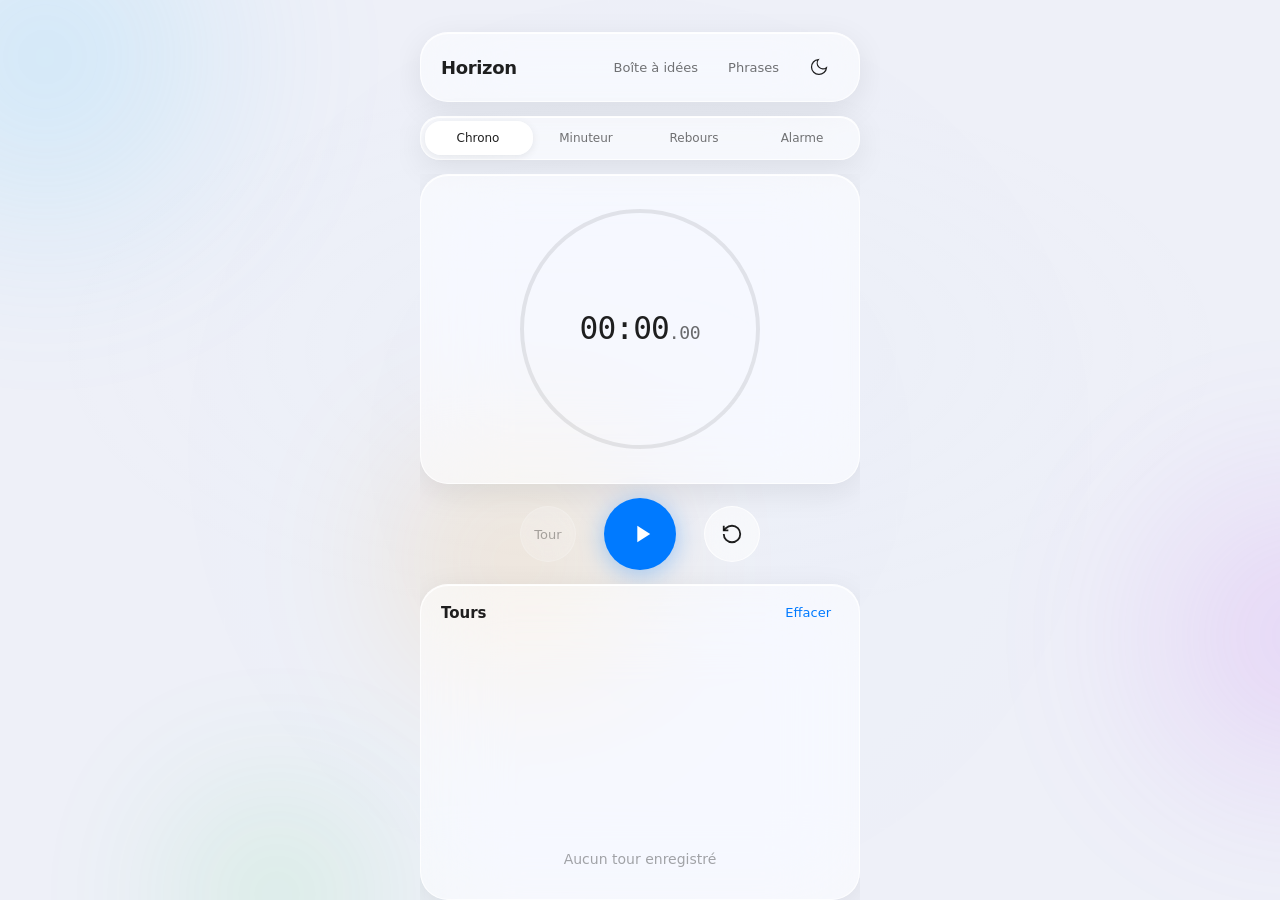
==== commit 3be38b3f: "feat: module Phrases (multilingue, tirage sans répétition, favoris) Page phrases.html au style boîte" ====
--- a/index.html
+++ b/index.html
@@ -33,6 +33,7 @@
       <h1 class="logo">Horizon</h1>
       <div class="header-trailing">
         <a href="boite.html" class="horizon-aux-link">Boîte à idées</a>
+        <a href="phrases.html" class="horizon-aux-link">Phrases</a>
         <button type="button" class="icon-btn" id="themeToggle" aria-label="Changer le thème">
         <svg class="icon-sun" viewBox="0 0 24 24" fill="none" stroke="currentColor" stroke-width="1.5" aria-hidden="true">
           <circle cx="12" cy="12" r="4"/>
